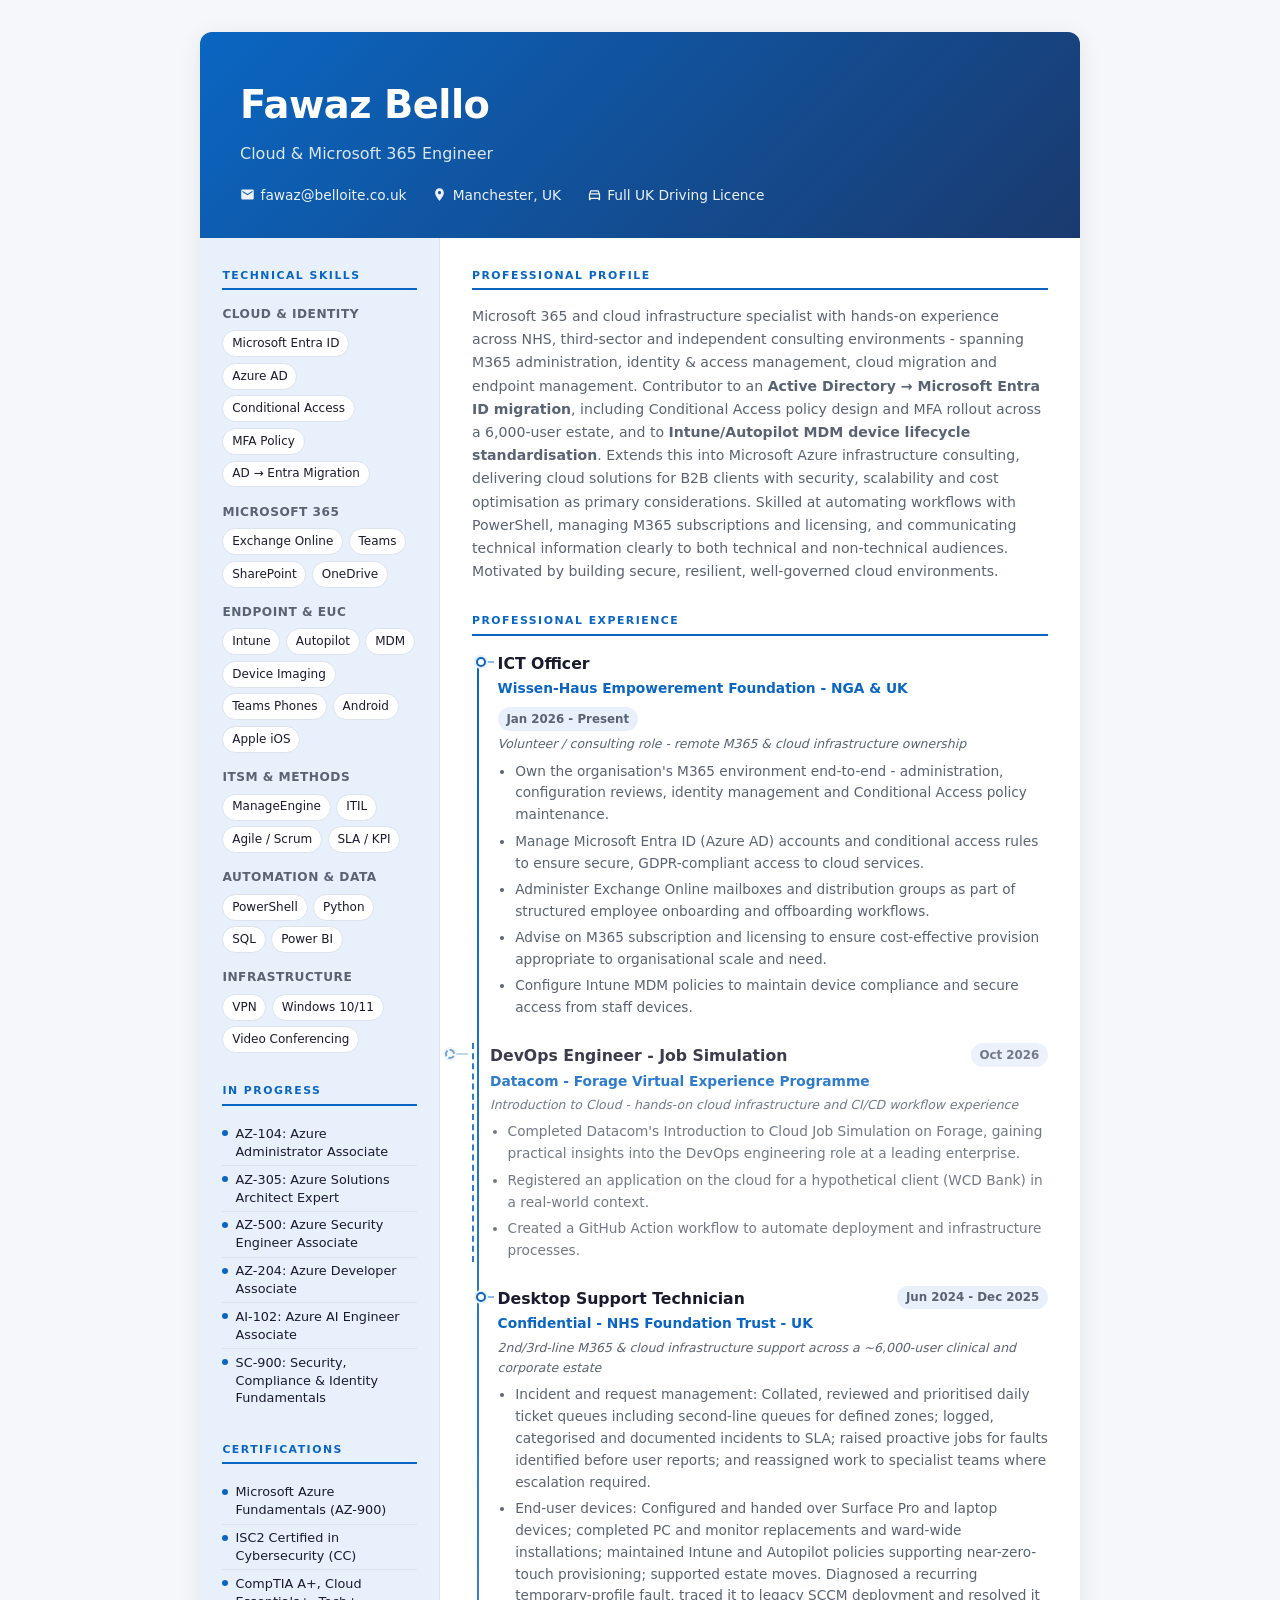
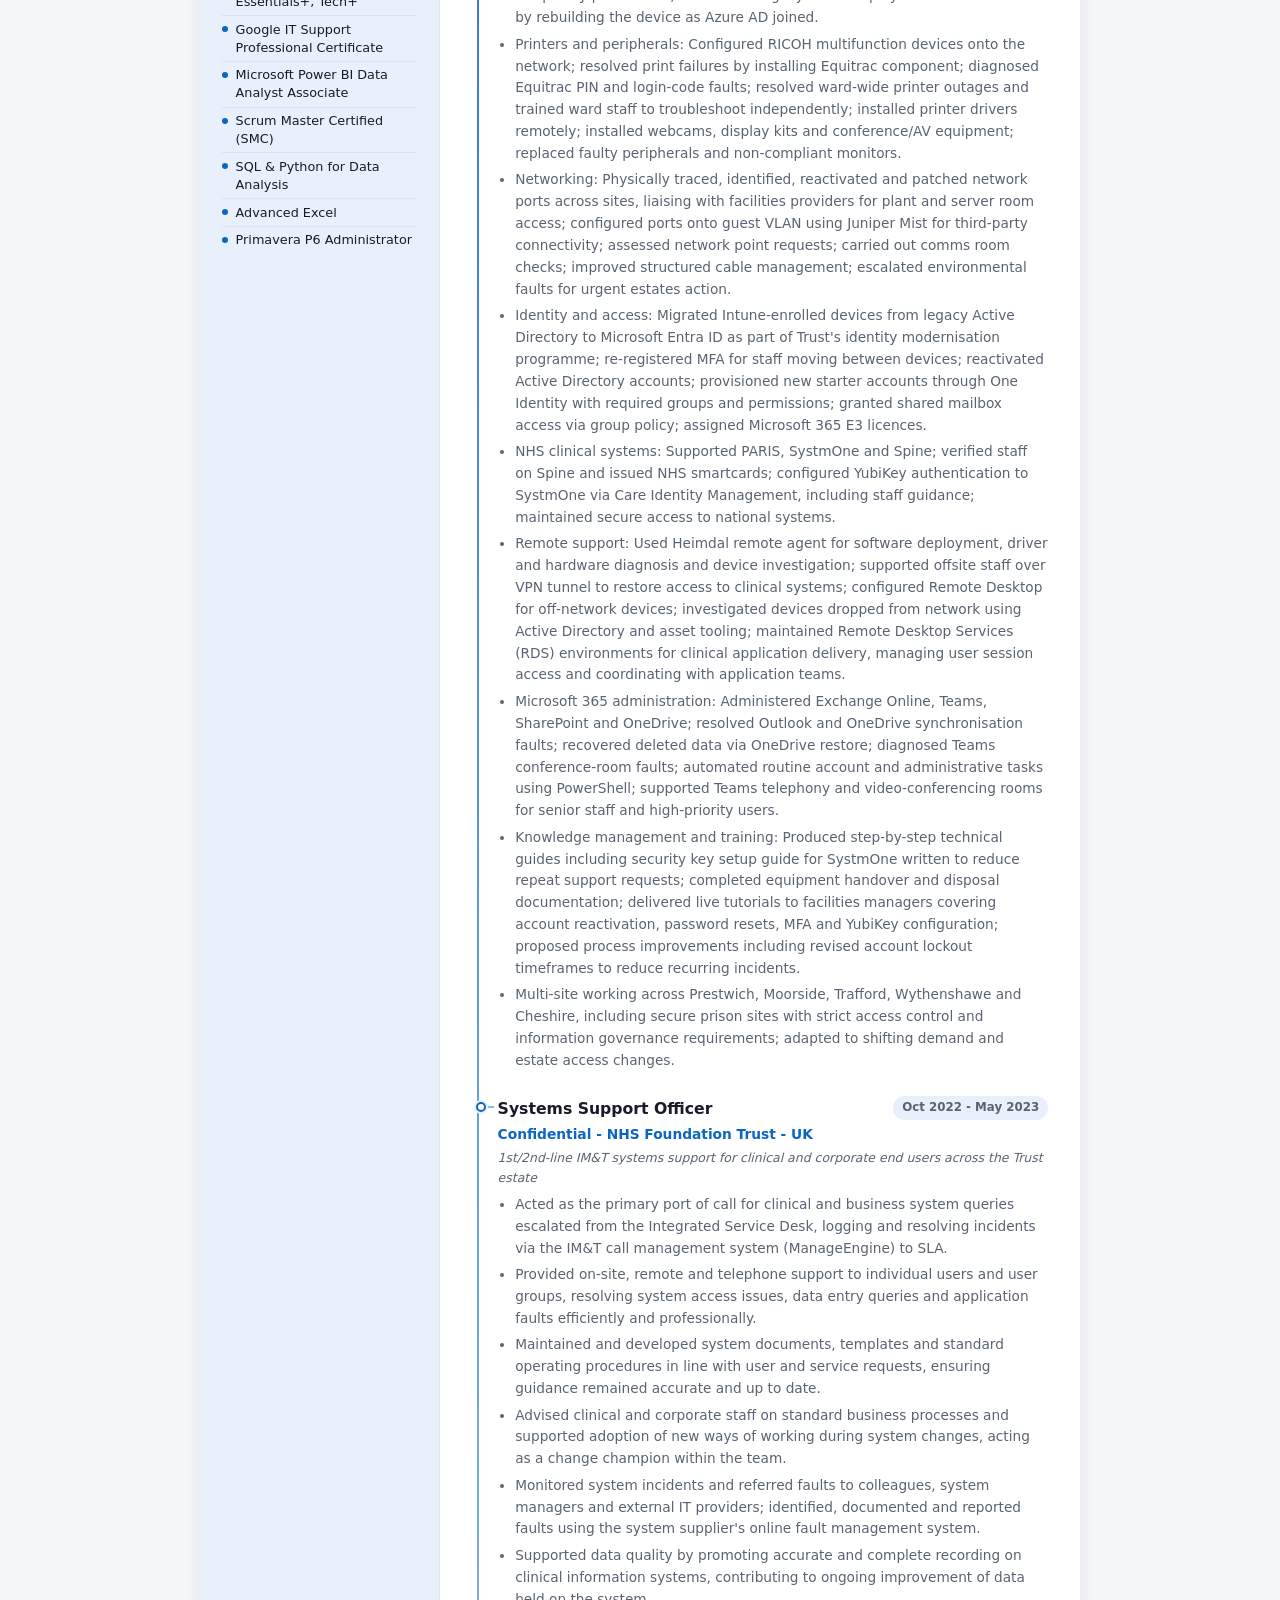
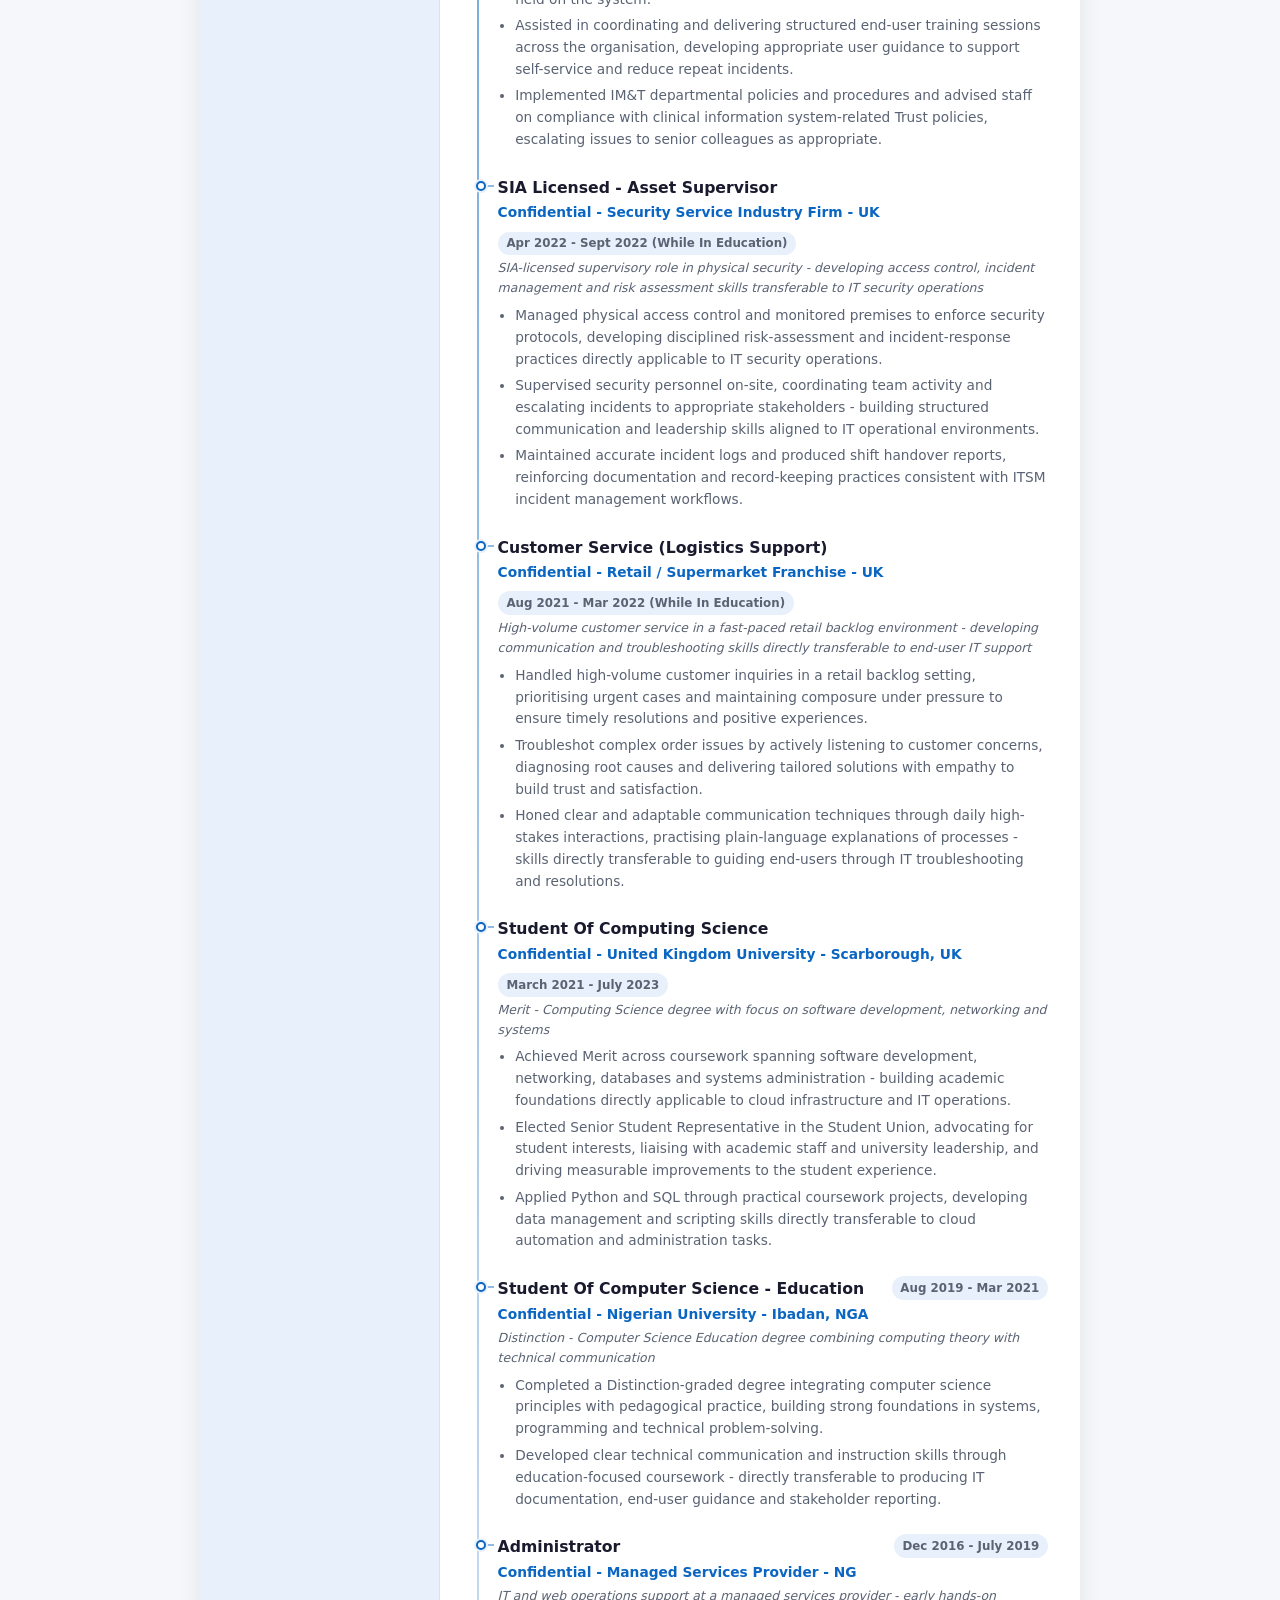
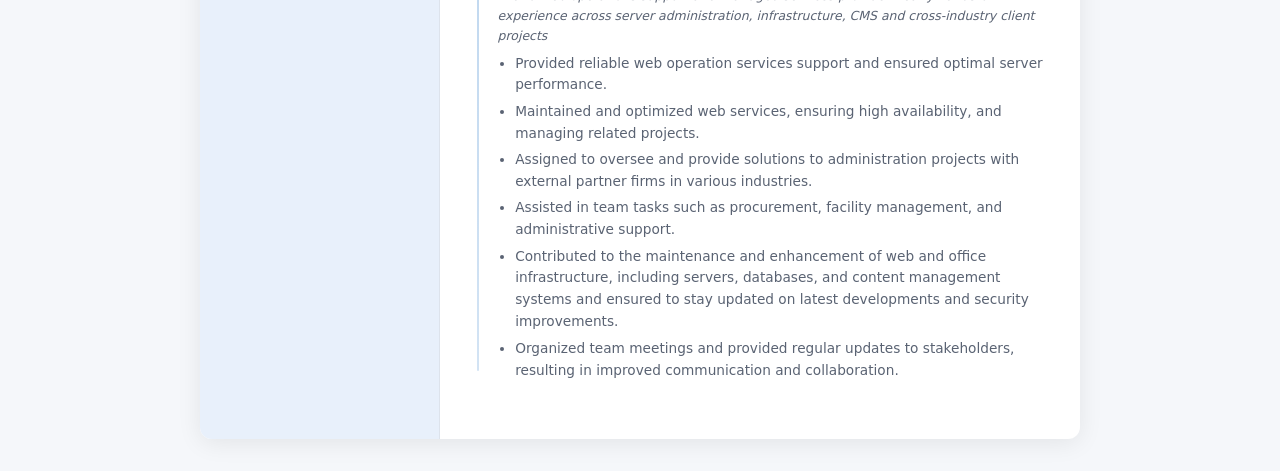
==== resume-cv/index.html @ 628e7a84 "Rebrand Wissen-Haus role, branch out job simulations, trim tagline - Rename Wissen-Haus org and chan" ====
<!DOCTYPE html>
<html lang="en">
<head>
  <meta charset="UTF-8" />
  <meta name="viewport" content="width=device-width, initial-scale=1.0"/>
  <title>Fawaz Bello - Cloud &amp; Microsoft 365 Engineer</title>
  <link rel="stylesheet" href="styles.css" />
</head>
<body>
<div class="page">

  <header>
    <h1>Fawaz Bello</h1>
    <p class="tagline">Cloud &amp; Microsoft 365 Engineer</p>
    <div class="contact-bar">
      <a href="mailto:fawaz@belloite.co.uk">
        <svg class="icon" viewBox="0 0 24 24"><path d="M20 4H4a2 2 0 00-2 2v12a2 2 0 002 2h16a2 2 0 002-2V6a2 2 0 00-2-2zm0 4l-8 5-8-5V6l8 5 8-5v2z"/></svg>
        fawaz@belloite.co.uk
      </a>
      <span>
        <svg class="icon" viewBox="0 0 24 24"><path d="M12 2C8.13 2 5 5.13 5 9c0 5.25 7 13 7 13s7-7.75 7-13c0-3.87-3.13-7-7-7zm0 9.5c-1.38 0-2.5-1.12-2.5-2.5s1.12-2.5 2.5-2.5 2.5 1.12 2.5 2.5-1.12 2.5-2.5 2.5z"/></svg>
        Manchester, UK
      </span>
      <span>
        <svg class="icon" viewBox="0 0 24 24"><path d="M18.92 6.01C18.72 5.42 18.16 5 17.5 5h-11c-.66 0-1.21.42-1.42 1.01L3 12v8c0 .55.45 1 1 1h1c.55 0 1-.45 1-1v-1h12v1c0 .55.45 1 1 1h1c.55 0 1-.45 1-1v-8l-2.08-5.99zM6.85 7h10.29l1.08 3.11H5.77L6.85 7zM19 17H5v-5h14v5z"/></svg>
        Full UK Driving Licence
      </span>
    </div>
    <div class="visitor-counter" id="visitor-counter">
      <span class="pulse"></span>
      <strong id="visitor-count">0</strong>&nbsp;total visits
    </div>
  </header>

  <div class="body">

    <aside class="sidebar">

      <div class="section">
        <div class="section-title">Technical Skills</div>

        <div class="skill-group">
          <h4>Cloud &amp; Identity</h4>
          <div class="tags">
            <span class="tag">Microsoft Entra ID</span>
            <span class="tag">Azure AD</span>
            <span class="tag">Conditional Access</span>
            <span class="tag">MFA Policy</span>
            <span class="tag">AD &rarr; Entra Migration</span>
          </div>
        </div>

        <div class="skill-group">
          <h4>Microsoft 365</h4>
          <div class="tags">
            <span class="tag">Exchange Online</span>
            <span class="tag">Teams</span>
            <span class="tag">SharePoint</span>
            <span class="tag">OneDrive</span>
          </div>
        </div>

        <div class="skill-group">
          <h4>Endpoint &amp; EUC</h4>
          <div class="tags">
            <span class="tag">Intune</span>
            <span class="tag">Autopilot</span>
            <span class="tag">MDM</span>
            <span class="tag">Device Imaging</span>
            <span class="tag">Teams Phones</span>
            <span class="tag">Android</span>
            <span class="tag">Apple iOS</span>
          </div>
        </div>

        <div class="skill-group">
          <h4>ITSM &amp; Methods</h4>
          <div class="tags">
            <span class="tag">ManageEngine</span>
            <span class="tag">ITIL</span>
            <span class="tag">Agile / Scrum</span>
            <span class="tag">SLA / KPI</span>
          </div>
        </div>

        <div class="skill-group">
          <h4>Automation &amp; Data</h4>
          <div class="tags">
            <span class="tag">PowerShell</span>
            <span class="tag">Python</span>
            <span class="tag">SQL</span>
            <span class="tag">Power BI</span>
          </div>
        </div>

        <div class="skill-group">
          <h4>Infrastructure</h4>
          <div class="tags">
            <span class="tag">VPN</span>
            <span class="tag">Windows 10/11</span>
            <span class="tag">Video Conferencing</span>
          </div>
        </div>
      </div>

      <div class="section">
        <div class="section-title">In Progress</div>
        <div class="cert-item"><span class="cert-dot"></span>AZ-104: Azure Administrator Associate</div>
        <div class="cert-item"><span class="cert-dot"></span>AZ-305: Azure Solutions Architect Expert</div>
        <div class="cert-item"><span class="cert-dot"></span>AZ-500: Azure Security Engineer Associate</div>
        <div class="cert-item"><span class="cert-dot"></span>AZ-204: Azure Developer Associate</div>
        <div class="cert-item"><span class="cert-dot"></span>AI-102: Azure AI Engineer Associate</div>
        <div class="cert-item"><span class="cert-dot"></span>SC-900: Security, Compliance &amp; Identity Fundamentals</div>
      </div>

      <div class="section">
        <div class="section-title">Certifications</div>
        <div class="cert-item"><span class="cert-dot"></span>Microsoft Azure Fundamentals (AZ-900)</div>
        <div class="cert-item"><span class="cert-dot"></span>ISC2 Certified in Cybersecurity (CC)</div>
        <div class="cert-item"><span class="cert-dot"></span>CompTIA A+, Cloud Essentials+, Tech+</div>
        <div class="cert-item"><span class="cert-dot"></span>Google IT Support Professional Certificate</div>
        <div class="cert-item"><span class="cert-dot"></span>Microsoft Power BI Data Analyst Associate</div>
        <div class="cert-item"><span class="cert-dot"></span>Scrum Master Certified (SMC)</div>
        <div class="cert-item"><span class="cert-dot"></span>SQL &amp; Python for Data Analysis</div>
        <div class="cert-item"><span class="cert-dot"></span>Advanced Excel</div>
        <div class="cert-item"><span class="cert-dot"></span>Primavera P6 Administrator</div>
      </div>

    </aside>

    <main class="main">

      <div class="section">
        <div class="section-title">Professional Profile</div>
        <p class="profile-text">
          Microsoft 365 and cloud infrastructure specialist with hands-on experience across NHS, third-sector and
          independent consulting environments - spanning M365 administration, identity &amp; access management,
          cloud migration and endpoint management. Contributor to an
          <strong>Active Directory &rarr; Microsoft Entra ID migration</strong>, including Conditional Access policy design
          and MFA rollout across a 6,000-user estate, and to <strong>Intune/Autopilot MDM device lifecycle
          standardisation</strong>. Extends this into Microsoft Azure infrastructure consulting, delivering cloud
          solutions for B2B clients with security, scalability and cost optimisation as primary considerations.
          Skilled at automating workflows with PowerShell, managing M365 subscriptions and licensing, and
          communicating technical information clearly to both technical and non-technical audiences.
          Motivated by building secure, resilient, well-governed cloud environments.
        </p>
      </div>

      <div class="section">
        <div class="section-title">Professional Experience</div>

        <div class="timeline">
        <div class="entry">
          <div class="entry-header">
            <div>
              <div class="entry-title">ICT Officer</div>
              <div class="entry-org">Wissen-Haus Empowerement Foundation - NGA &amp; UK </div>
            </div>
            <span class="entry-date">Jan 2026 - Present</span>
          </div>
          <p class="entry-sub">Volunteer / consulting role - remote M365 &amp; cloud infrastructure ownership</p>
          <ul>
            <li>Own the organisation's M365 environment end-to-end - administration, configuration reviews, identity management and Conditional Access policy maintenance.</li>
            <li>Manage Microsoft Entra ID (Azure AD) accounts and conditional access rules to ensure secure, GDPR-compliant access to cloud services.</li>
            <li>Administer Exchange Online mailboxes and distribution groups as part of structured employee onboarding and offboarding workflows.</li>
            <li>Advise on M365 subscription and licensing to ensure cost-effective provision appropriate to organisational scale and need.</li>
            <li>Configure Intune MDM policies to maintain device compliance and secure access from staff devices.</li>
          </ul>
        </div>

        <div class="entry entry-simulation">
          <div class="entry-header">
            <div>
              <div class="entry-title">DevOps Engineer - Job Simulation</div>
              <div class="entry-org">Datacom - Forage Virtual Experience Programme</div>
            </div>
            <span class="entry-date">Oct 2026</span>
          </div>
          <p class="entry-sub">Introduction to Cloud - hands-on cloud infrastructure and CI/CD workflow experience</p>
          <ul>
            <li>Completed Datacom's Introduction to Cloud Job Simulation on Forage, gaining practical insights into the DevOps engineering role at a leading enterprise.</li>
            <li>Registered an application on the cloud for a hypothetical client (WCD Bank) in a real-world context.</li>
            <li>Created a GitHub Action workflow to automate deployment and infrastructure processes.</li>
          </ul>
        </div>

        <div class="entry" hidden>
          <div class="entry-header">
            <div>
              <div class="entry-title">Director</div>
              <div class="entry-org">Confidential - MSP, MarTech &amp; AI Consultancy - UK </div>
            </div>
            <span class="entry-date">Oct 2025 - Present</span>
          </div>
          <p class="entry-sub"> Statutory director responsible for company governance, technical strategy and compliance</p>
          <ul>
            <li>Hold statutory responsibility for company governance, regulatory compliance and filing obligations as a registered office holder.</li>
            <li>Define the company's technical direction and architectural standards across Microsoft Azure, M365 and cloud infrastructure.</li>
            <li>Oversee internal frameworks for identity management, Conditional Access, Exchange Online and cloud migration planning.</li>
            <li>Develop internal knowledge and capability in PowerShell automation, MDM policy and cloud administration best practices to inform future organisational direction.</li>
            <li>Produce internal technical documentation and strategic guidance to support planning and long-term infrastructure decisions.</li>
          </ul>
        </div>

        <div class="entry">
          <div class="entry-header">
            <div>
              <div class="entry-title">Desktop Support Technician</div>
              <div class="entry-org">Confidential - NHS Foundation Trust - UK</div>
            </div>
            <span class="entry-date">Jun 2024 - Dec 2025</span>
          </div>
          <p class="entry-sub">2nd/3rd-line M365 &amp; cloud infrastructure support across a ~6,000-user clinical and corporate estate</p>
          <ul>
            <li>Incident and request management: Collated, reviewed and prioritised daily ticket queues including second-line queues for defined zones; logged, categorised and documented incidents to SLA; raised proactive jobs for faults identified before user reports; and reassigned work to specialist teams where escalation required.</li>
            <li>End-user devices: Configured and handed over Surface Pro and laptop devices; completed PC and monitor replacements and ward-wide installations; maintained Intune and Autopilot policies supporting near-zero-touch provisioning; supported estate moves. Diagnosed a recurring temporary-profile fault, traced it to legacy SCCM deployment and resolved it by rebuilding the device as Azure AD joined.</li>
            <li>Printers and peripherals: Configured RICOH multifunction devices onto the network; resolved print failures by installing Equitrac component; diagnosed Equitrac PIN and login-code faults; resolved ward-wide printer outages and trained ward staff to troubleshoot independently; installed printer drivers remotely; installed webcams, display kits and conference/AV equipment; replaced faulty peripherals and non-compliant monitors.</li>
            <li>Networking: Physically traced, identified, reactivated and patched network ports across sites, liaising with facilities providers for plant and server room access; configured ports onto guest VLAN using Juniper Mist for third-party connectivity; assessed network point requests; carried out comms room checks; improved structured cable management; escalated environmental faults for urgent estates action.</li>
            <li>Identity and access: Migrated Intune-enrolled devices from legacy Active Directory to Microsoft Entra ID as part of Trust's identity modernisation programme; re-registered MFA for staff moving between devices; reactivated Active Directory accounts; provisioned new starter accounts through One Identity with required groups and permissions; granted shared mailbox access via group policy; assigned Microsoft 365 E3 licences.</li>
            <li>NHS clinical systems: Supported PARIS, SystmOne and Spine; verified staff on Spine and issued NHS smartcards; configured YubiKey authentication to SystmOne via Care Identity Management, including staff guidance; maintained secure access to national systems.</li>
            <li>Remote support: Used Heimdal remote agent for software deployment, driver and hardware diagnosis and device investigation; supported offsite staff over VPN tunnel to restore access to clinical systems; configured Remote Desktop for off-network devices; investigated devices dropped from network using Active Directory and asset tooling; maintained Remote Desktop Services (RDS) environments for clinical application delivery, managing user session access and coordinating with application teams.</li>
            <li>Microsoft 365 administration: Administered Exchange Online, Teams, SharePoint and OneDrive; resolved Outlook and OneDrive synchronisation faults; recovered deleted data via OneDrive restore; diagnosed Teams conference-room faults; automated routine account and administrative tasks using PowerShell; supported Teams telephony and video-conferencing rooms for senior staff and high-priority users.</li>
            <li>Knowledge management and training: Produced step-by-step technical guides including security key setup guide for SystmOne written to reduce repeat support requests; completed equipment handover and disposal documentation; delivered live tutorials to facilities managers covering account reactivation, password resets, MFA and YubiKey configuration; proposed process improvements including revised account lockout timeframes to reduce recurring incidents.</li>
            <li>Multi-site working across Prestwich, Moorside, Trafford, Wythenshawe and Cheshire, including secure prison sites with strict access control and information governance requirements; adapted to shifting demand and estate access changes.</li>
          </ul>
        </div>

        <div class="entry">
          <div class="entry-header">
            <div>
              <div class="entry-title">Systems Support Officer</div>
              <div class="entry-org">Confidential - NHS Foundation Trust - UK</div>
            </div>
            <span class="entry-date">Oct 2022 - May 2023 </span>
          </div>
          <p class="entry-sub">1st/2nd-line IM&amp;T systems support for clinical and corporate end users across the Trust estate</p>
          <ul>
            <li>Acted as the primary port of call for clinical and business system queries escalated from the Integrated Service Desk, logging and resolving incidents via the IM&amp;T call management system (ManageEngine) to SLA.</li>
            <li>Provided on-site, remote and telephone support to individual users and user groups, resolving system access issues, data entry queries and application faults efficiently and professionally.</li>
            <li>Maintained and developed system documents, templates and standard operating procedures in line with user and service requests, ensuring guidance remained accurate and up to date.</li>
            <li>Advised clinical and corporate staff on standard business processes and supported adoption of new ways of working during system changes, acting as a change champion within the team.</li>
            <li>Monitored system incidents and referred faults to colleagues, system managers and external IT providers; identified, documented and reported faults using the system supplier's online fault management system.</li>
            <li>Supported data quality by promoting accurate and complete recording on clinical information systems, contributing to ongoing improvement of data held on the system.</li>
            <li>Assisted in coordinating and delivering structured end-user training sessions across the organisation, developing appropriate user guidance to support self-service and reduce repeat incidents.</li>
            <li>Implemented IM&amp;T departmental policies and procedures and advised staff on compliance with clinical information system-related Trust policies, escalating issues to senior colleagues as appropriate.</li>
          </ul>
        </div>
      <div class="entry">
          <div class="entry-header">
            <div>
              <div class="entry-title">SIA Licensed - Asset Supervisor</div>
              <div class="entry-org">Confidential - Security Service Industry Firm - UK</div>
            </div>
            <span class="entry-date">Apr 2022 - Sept 2022 (While In Education)</span>
          </div>
          <p class="entry-sub">SIA-licensed supervisory role in physical security - developing access control, incident management and risk assessment skills transferable to IT security operations</p>
          <ul>
            <li>Managed physical access control and monitored premises to enforce security protocols, developing disciplined risk-assessment and incident-response practices directly applicable to IT security operations.</li>
            <li>Supervised security personnel on-site, coordinating team activity and escalating incidents to appropriate stakeholders - building structured communication and leadership skills aligned to IT operational environments.</li>
            <li>Maintained accurate incident logs and produced shift handover reports, reinforcing documentation and record-keeping practices consistent with ITSM incident management workflows.</li>
          </ul>
        </div>

        <div class="entry">
          <div class="entry-header">
            <div>
              <div class="entry-title">Customer Service (Logistics Support)</div>
              <div class="entry-org">Confidential - Retail / Supermarket Franchise - UK</div>
            </div>
            <span class="entry-date">Aug 2021 - Mar 2022 (While In Education)</span>
          </div>
          <p class="entry-sub">High-volume customer service in a fast-paced retail backlog environment - developing communication and troubleshooting skills directly transferable to end-user IT support</p>
          <ul>
            <li>Handled high-volume customer inquiries in a retail backlog setting, prioritising urgent cases and maintaining composure under pressure to ensure timely resolutions and positive experiences.</li>
            <li>Troubleshot complex order issues by actively listening to customer concerns, diagnosing root causes and delivering tailored solutions with empathy to build trust and satisfaction.</li>
            <li>Honed clear and adaptable communication techniques through daily high-stakes interactions, practising plain-language explanations of processes - skills directly transferable to guiding end-users through IT troubleshooting and resolutions.</li>
          </ul>
        </div>
        <div class="entry">
        <div class="entry-header">
            <div>
              <div class="entry-title">Student Of Computing Science </div>
              <div class="entry-org">Confidential - United Kingdom University - Scarborough, UK</div>
            </div>
            <span class="entry-date">March 2021 - July 2023</span>
          </div>
          <p class="entry-sub">Merit - Computing Science degree with focus on software development, networking and systems</p>
          <ul>
            <li>Achieved Merit across coursework spanning software development, networking, databases and systems administration - building academic foundations directly applicable to cloud infrastructure and IT operations.</li>
            <li>Elected Senior Student Representative in the Student Union, advocating for student interests, liaising with academic staff and university leadership, and driving measurable improvements to the student experience.</li>
            <li>Applied Python and SQL through practical coursework projects, developing data management and scripting skills directly transferable to cloud automation and administration tasks.</li>
          </ul>
        </div>
        <div class="entry">
        <div class="entry-header">
            <div>
              <div class="entry-title">Student Of Computer Science - Education</div>
              <div class="entry-org">Confidential - Nigerian University - Ibadan, NGA</div>
            </div>
            <span class="entry-date">Aug 2019 - Mar 2021</span>
          </div>
          <p class="entry-sub">Distinction - Computer Science Education degree combining computing theory with technical communication</p>
          <ul>
            <li>Completed a Distinction-graded degree integrating computer science principles with pedagogical practice, building strong foundations in systems, programming and technical problem-solving.</li>
            <li>Developed clear technical communication and instruction skills through education-focused coursework - directly transferable to producing IT documentation, end-user guidance and stakeholder reporting.</li>
          </ul>
        </div>

        <div class="entry">
          <div class="entry-header">
            <div>
              <div class="entry-title">Administrator</div>
              <div class="entry-org">Confidential - Managed Services Provider - NG</div>
            </div>
            <span class="entry-date"> Dec 2016 - July 2019</span>
          </div>
          <p class="entry-sub">IT and web operations support at a managed services provider - early hands-on experience across server administration, infrastructure, CMS and cross-industry client projects</p>
          <ul>
            <li>Provided reliable web operation services support and ensured optimal server performance.</li>
            <li>Maintained and optimized web services, ensuring high availability, and managing related projects.</li>
            <li>Assigned to oversee and provide solutions to administration projects with external partner firms in various industries.</li>
            <li>Assisted in team tasks such as procurement, facility management, and administrative support.</li>
            <li>Contributed to the maintenance and enhancement of web and office infrastructure, including servers, databases, and content management systems and ensured to stay updated on latest developments and security improvements.</li>
            <li>Organized team meetings and provided regular updates to stakeholders, resulting in improved communication and collaboration.</li>
          </ul>
        </div>
        </div><!-- /.timeline -->

      </div>

    </main>
  </div>
</div>
<script src="script.js"></script>
</body>
</html>
---- resume-cv/styles.css ----
*, *::before, *::after { box-sizing: border-box; margin: 0; padding: 0; }

:root {
  --accent: #0a66c2;
  --accent-light: #e8f0fb;
  --text: #1a1a2e;
  --muted: #5a6373;
  --border: #dde3ec;
  --bg: #f5f7fa;
  --white: #ffffff;
  --green: #16a34a;
}

body {
  font-family: 'Segoe UI', system-ui, -apple-system, sans-serif;
  background: var(--bg);
  color: var(--text);
  line-height: 1.6;
  padding: 2rem 1rem;
}

.page {
  max-width: 880px;
  margin: 0 auto;
  background: var(--white);
  border-radius: 12px;
  box-shadow: 0 4px 24px rgba(0,0,0,0.08);
  overflow: hidden;
}

/* ── Header ── */
header {
  background: linear-gradient(135deg, #0a66c2 0%, #1a3a6e 100%);
  color: var(--white);
  padding: 2.6rem 2.5rem 2rem;
}

header h1 {
  font-size: 2.4rem;
  font-weight: 700;
  letter-spacing: -0.5px;
}

header .tagline {
  font-size: 1rem;
  opacity: 0.85;
  margin-top: 0.35rem;
  font-weight: 400;
}

.contact-bar {
  display: flex;
  flex-wrap: wrap;
  gap: 0.8rem 1.6rem;
  margin-top: 1.1rem;
  font-size: 0.86rem;
  opacity: 0.92;
}

.contact-bar a,
.contact-bar span {
  color: var(--white);
  text-decoration: none;
  display: flex;
  align-items: center;
  gap: 0.35rem;
}

.contact-bar a:hover { text-decoration: underline; }

.icon { width: 15px; height: 15px; fill: currentColor; flex-shrink: 0; }

/* ── Visitor Counter ── */
.visitor-counter {
  display: none;
  align-items: center;
  gap: 0.45rem;
  margin-top: 1rem;
  font-size: 0.82rem;
  color: rgba(255,255,255,0.88);
}

.visitor-counter .pulse {
  width: 8px;
  height: 8px;
  background: #4ade80;
  border-radius: 50%;
  flex-shrink: 0;
  animation: pulse 2s ease-in-out infinite;
}

@keyframes pulse {
  0%, 100% { opacity: 1; transform: scale(1); box-shadow: 0 0 0 0 rgba(74,222,128,0.5); }
  50%       { opacity: 0.7; transform: scale(1.25); box-shadow: 0 0 0 5px rgba(74,222,128,0); }
}

.visitor-counter strong { color: #fff; font-weight: 700; }

/* ── Layout ── */
.body { display: grid; grid-template-columns: 240px 1fr; }

.sidebar {
  background: var(--accent-light);
  padding: 1.8rem 1.4rem;
  border-right: 1px solid var(--border);
}

.main { padding: 1.8rem 2rem; }

/* ── Section ── */
.section { margin-bottom: 1.8rem; }

.section-title {
  font-size: 0.68rem;
  font-weight: 700;
  letter-spacing: 1.5px;
  text-transform: uppercase;
  color: var(--accent);
  border-bottom: 2px solid var(--accent);
  padding-bottom: 0.28rem;
  margin-bottom: 0.9rem;
}

/* ── Profile ── */
.profile-text {
  font-size: 0.88rem;
  color: var(--muted);
  line-height: 1.65;
}

/* ── Skills ── */
.skill-group { margin-bottom: 0.95rem; }

.skill-group h4 {
  font-size: 0.76rem;
  font-weight: 700;
  color: var(--muted);
  margin-bottom: 0.38rem;
  text-transform: uppercase;
  letter-spacing: 0.5px;
}

.tags { display: flex; flex-wrap: wrap; gap: 0.35rem; }

.tag {
  background: var(--white);
  border: 1px solid var(--border);
  color: var(--text);
  font-size: 0.75rem;
  padding: 0.18rem 0.55rem;
  border-radius: 20px;
  font-weight: 500;
}

/* ── Certifications ── */
.cert-item {
  font-size: 0.8rem;
  color: var(--text);
  padding: 0.28rem 0;
  border-bottom: 1px solid var(--border);
  display: flex;
  align-items: flex-start;
  gap: 0.45rem;
  line-height: 1.4;
}

.cert-item:last-child { border-bottom: none; }

.cert-dot {
  width: 6px;
  height: 6px;
  background: var(--accent);
  border-radius: 50%;
  flex-shrink: 0;
  margin-top: 0.35rem;
}

/* ── Education ── */
.edu-item { margin-bottom: 0.9rem; }

.edu-degree {
  font-size: 0.83rem;
  font-weight: 700;
  color: var(--text);
  line-height: 1.3;
}

.edu-school {
  font-size: 0.78rem;
  color: var(--accent);
  font-weight: 600;
}

.edu-grade {
  display: inline-block;
  font-size: 0.72rem;
  background: var(--accent);
  color: #fff;
  padding: 0.1rem 0.5rem;
  border-radius: 20px;
  margin-top: 0.2rem;
  font-weight: 600;
}

/* ── Timeline ── */
.timeline {
  position: relative;
  padding-left: 1.6rem;
}

.timeline::before {
  content: '';
  position: absolute;
  left: 5px;
  top: 10px;
  bottom: 10px;
  width: 2px;
  background: linear-gradient(to bottom, var(--accent) 0%, rgba(10,102,194,0.18) 100%);
  border-radius: 2px;
}

.timeline .entry {
  position: relative;
}

.timeline .entry::before {
  content: '';
  position: absolute;
  left: -1.35rem;
  top: 6px;
  width: 10px;
  height: 10px;
  border-radius: 50%;
  background: var(--white);
  border: 2.5px solid var(--accent);
  box-shadow: 0 0 0 2px var(--accent-light);
  z-index: 1;
}

.timeline .entry::after {
  content: '';
  position: absolute;
  left: -0.75rem;
  top: 10px;
  width: 8px;
  height: 2px;
  background: var(--accent);
  opacity: 0.45;
}

.timeline .entry-simulation {
  margin-left: -1.6rem;
  padding-left: 1rem;
  border-left: 2px dashed var(--accent);
  opacity: 0.85;
}

.timeline .entry-simulation::before {
  left: -1.8rem;
  border-color: var(--accent);
  border-style: dashed;
  opacity: 0.7;
}

.timeline .entry-simulation::after {
  left: -1.1rem;
  width: 12px;
  background: var(--accent);
  opacity: 0.3;
}

/* ── Experience entries ── */
.entry { margin-bottom: 1.5rem; }

.entry-header {
  display: flex;
  justify-content: space-between;
  align-items: flex-start;
  gap: 0.5rem;
  flex-wrap: wrap;
}

.entry-title { font-size: 0.98rem; font-weight: 700; color: var(--text); }
.entry-org   { font-size: 0.86rem; color: var(--accent); font-weight: 600; margin-top: 0.1rem; }

.entry-date {
  font-size: 0.74rem;
  color: var(--muted);
  white-space: nowrap;
  background: var(--accent-light);
  padding: 0.15rem 0.55rem;
  border-radius: 20px;
  font-weight: 600;
  flex-shrink: 0;
}

.entry-sub {
  font-size: 0.78rem;
  color: var(--muted);
  font-style: italic;
  margin-top: 0.2rem;
  margin-bottom: 0.4rem;
}

.entry ul { padding-left: 1.1rem; }

.entry ul li {
  font-size: 0.855rem;
  color: var(--muted);
  margin-bottom: 0.28rem;
}

/* ── Project cards ── */
.project-card {
  background: var(--bg);
  border: 1px solid var(--border);
  border-left: 3px solid var(--accent);
  border-radius: 6px;
  padding: 0.85rem 1rem;
  margin-bottom: 0.75rem;
}

.project-card h4 { font-size: 0.9rem; font-weight: 700; color: var(--text); }

.project-card .stack {
  font-size: 0.73rem;
  color: var(--accent);
  font-weight: 600;
  margin: 0.15rem 0 0.4rem;
}

.project-card p { font-size: 0.83rem; color: var(--muted); }

/* ── Responsive ── */
@media (max-width: 660px) {
  .body { grid-template-columns: 1fr; }
  .sidebar { border-right: none; border-bottom: 1px solid var(--border); }
  header h1 { font-size: 1.8rem; }
}

@media print {
  body { background: white; padding: 0; }
  .page { box-shadow: none; border-radius: 0; }
  .visitor-counter { display: none !important; }
}
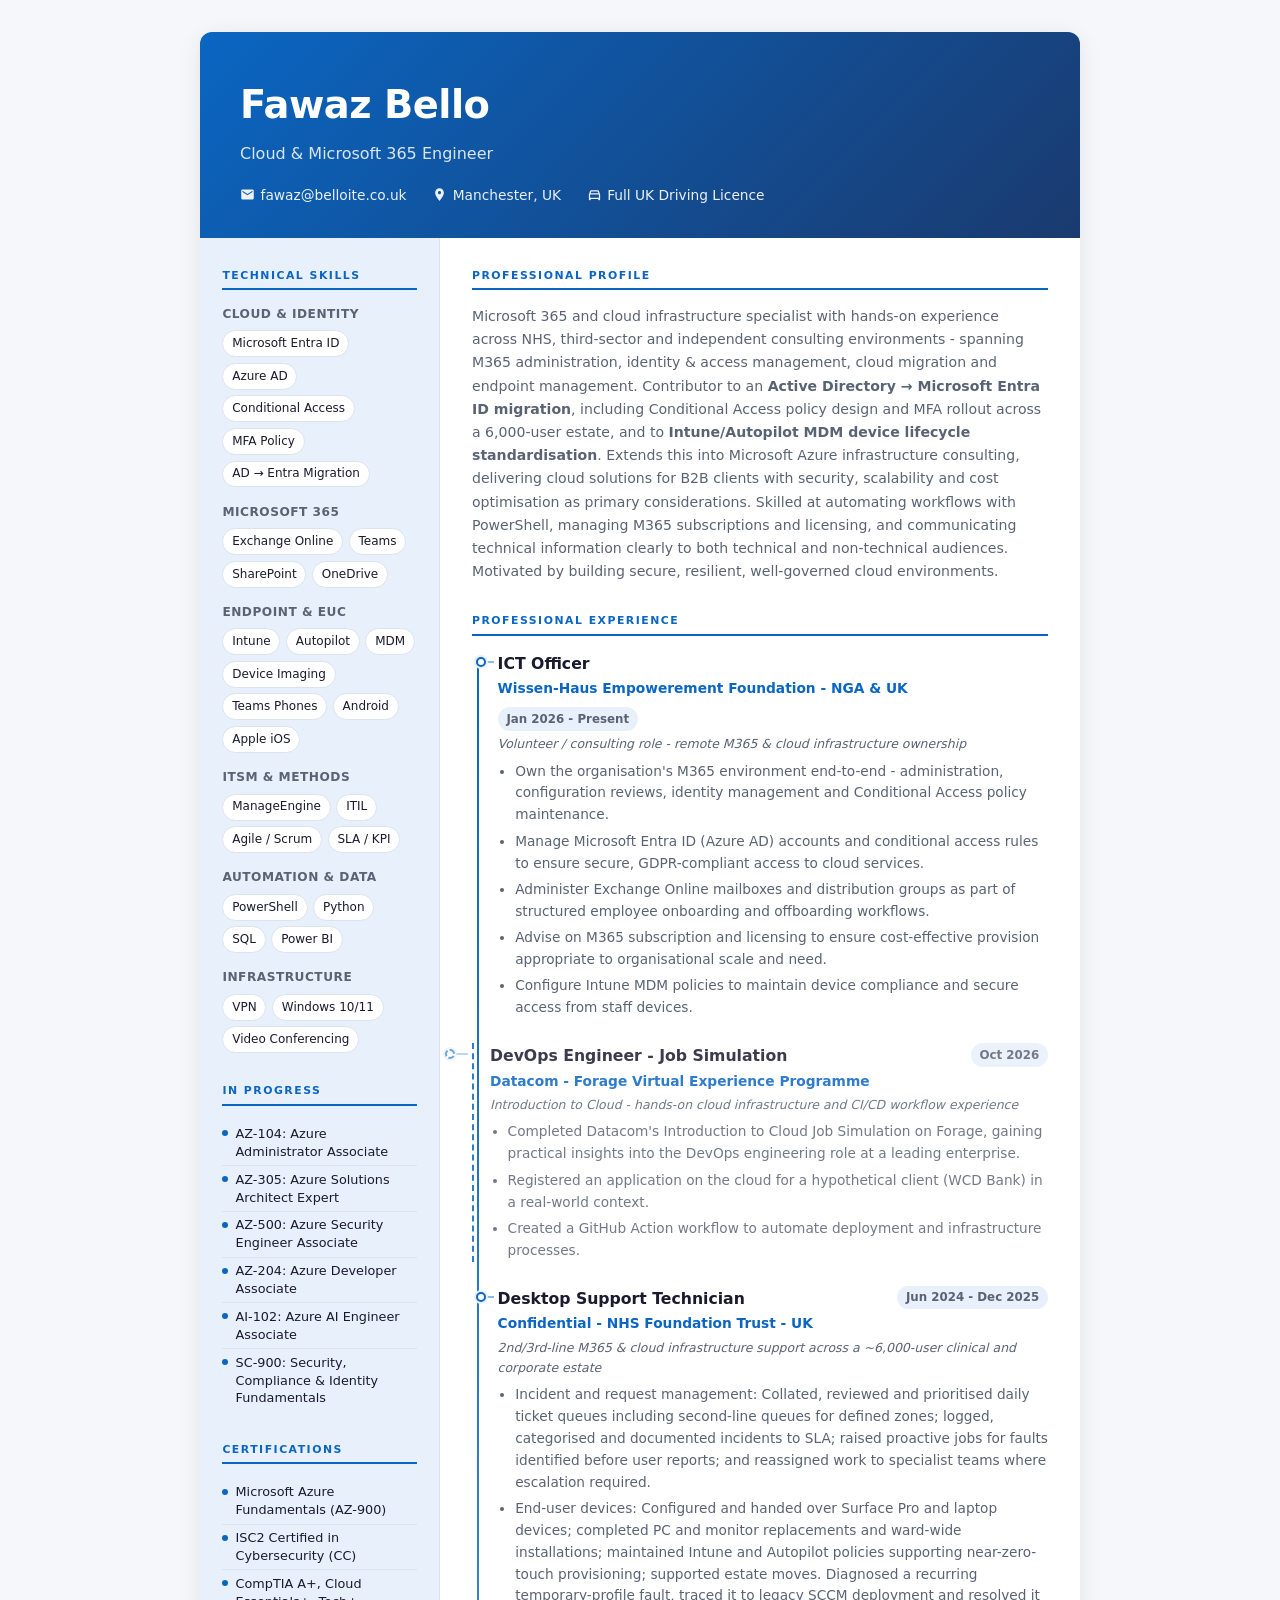
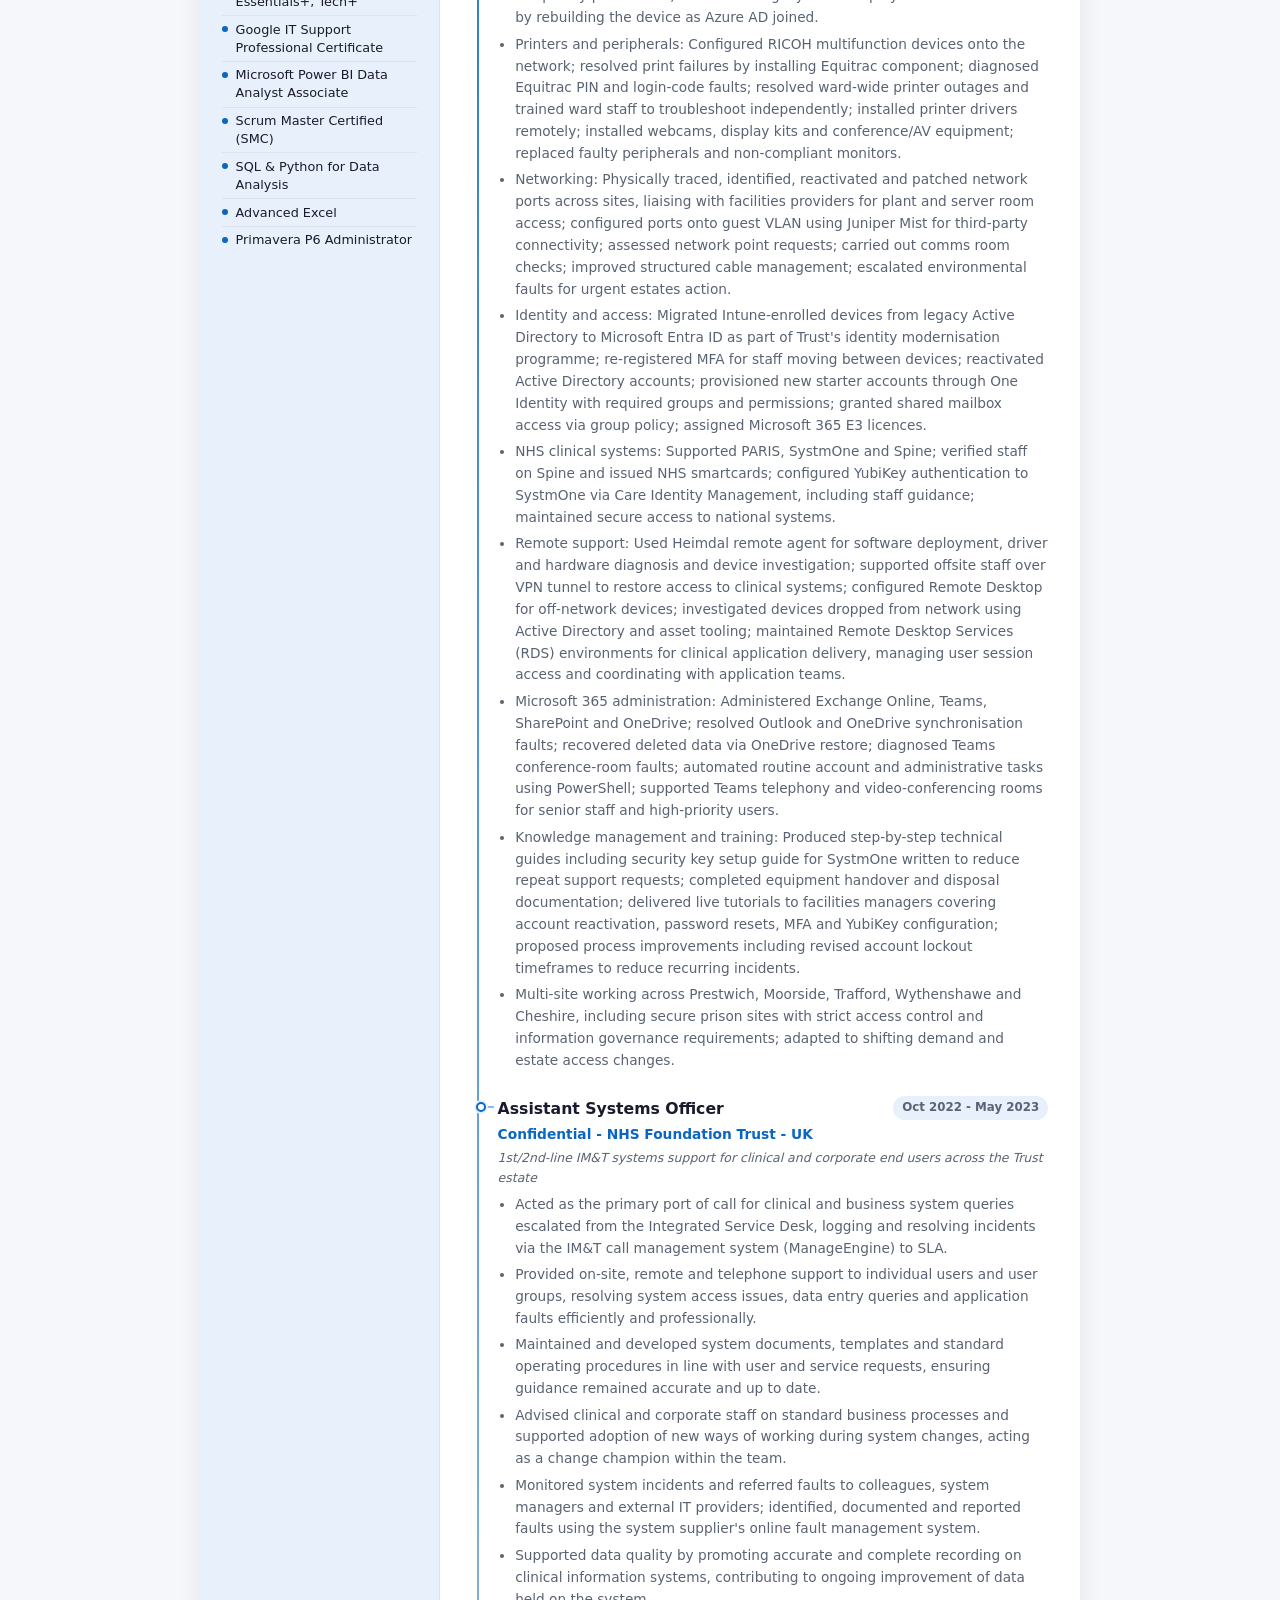
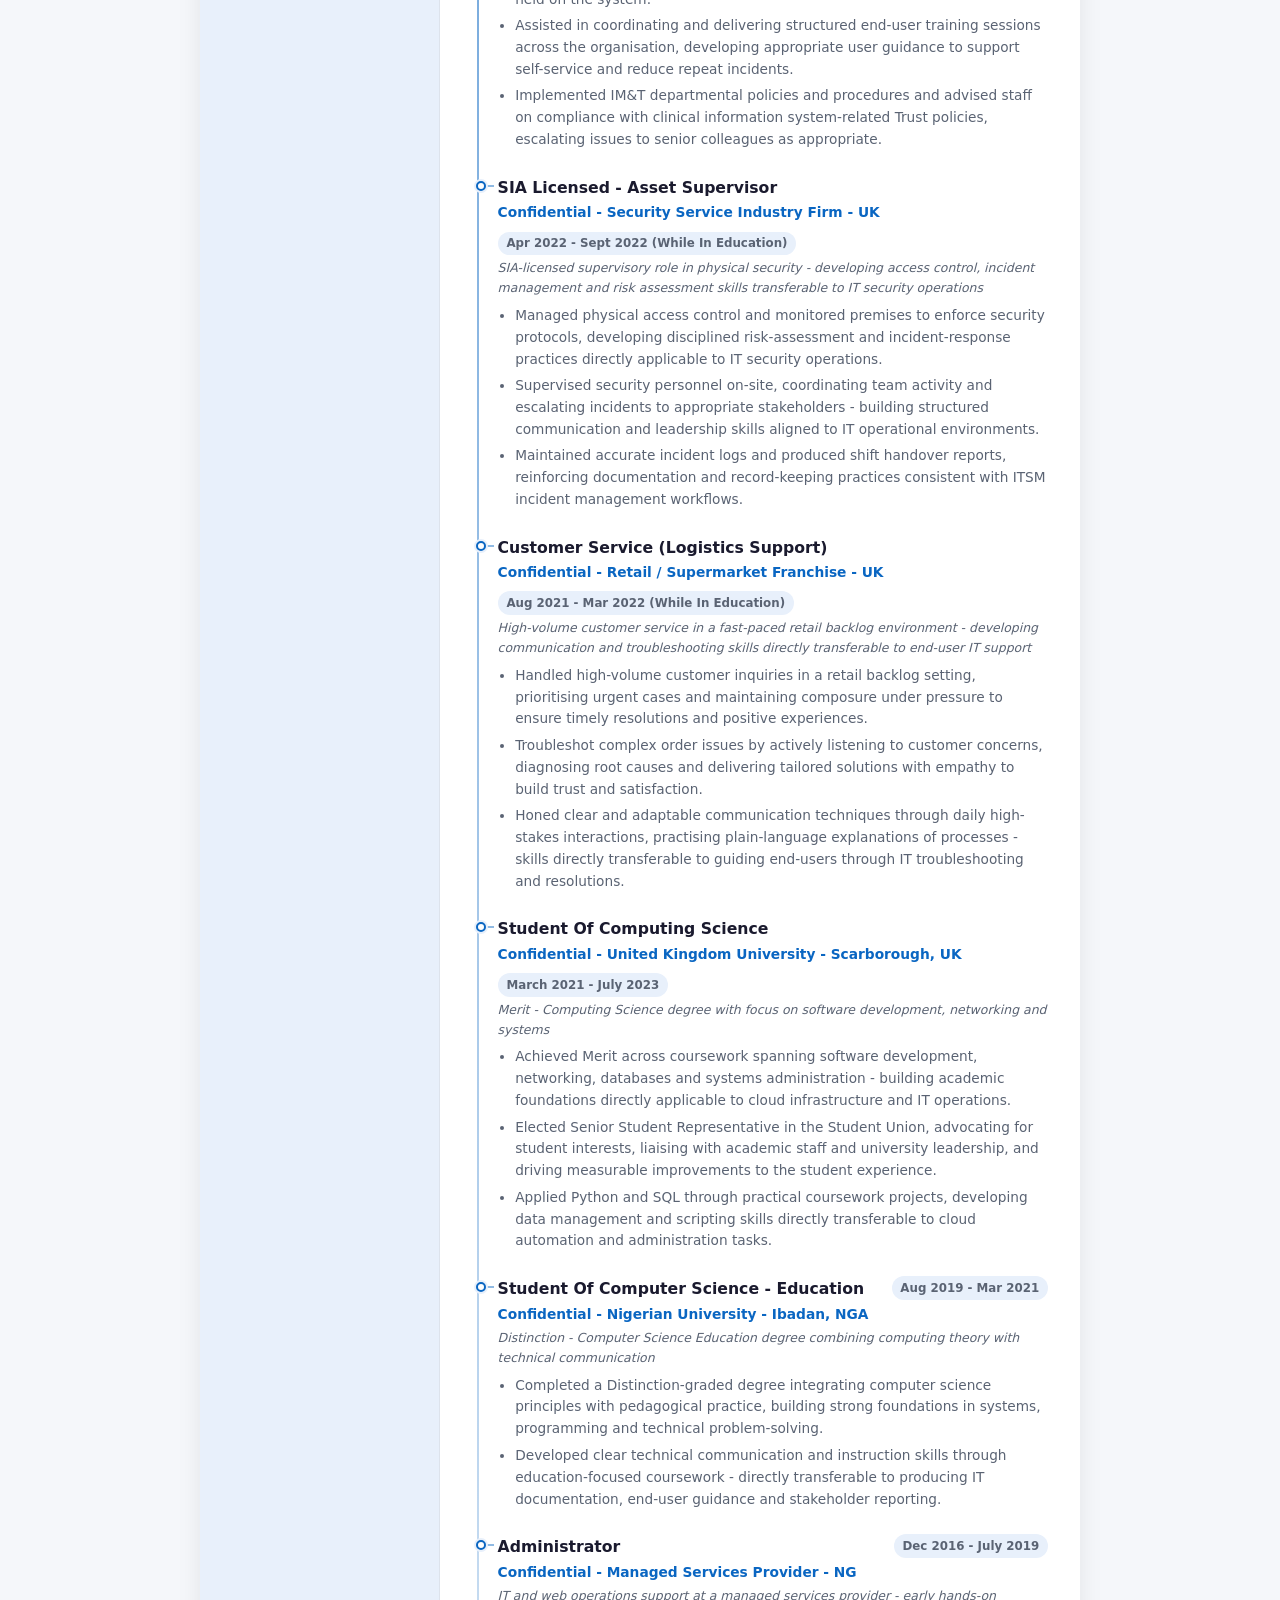
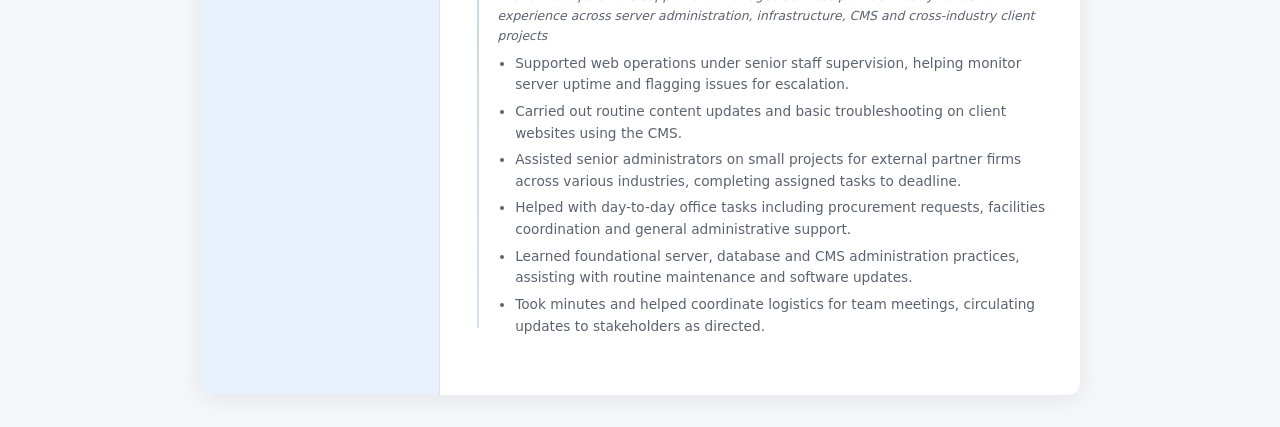
==== commit e5a99d09: "Rename NHS systems role, make early MSP duties age-appropriate - Systems Support Officer -> Assistan" ====
--- a/resume-cv/index.html
+++ b/resume-cv/index.html
@@ -228,7 +228,7 @@
         <div class="entry">
           <div class="entry-header">
             <div>
-              <div class="entry-title">Systems Support Officer</div>
+              <div class="entry-title">Assistant Systems Officer</div>
               <div class="entry-org">Confidential - NHS Foundation Trust - UK</div>
             </div>
             <span class="entry-date">Oct 2022 - May 2023 </span>
@@ -316,12 +316,12 @@
           </div>
           <p class="entry-sub">IT and web operations support at a managed services provider - early hands-on experience across server administration, infrastructure, CMS and cross-industry client projects</p>
           <ul>
-            <li>Provided reliable web operation services support and ensured optimal server performance.</li>
-            <li>Maintained and optimized web services, ensuring high availability, and managing related projects.</li>
-            <li>Assigned to oversee and provide solutions to administration projects with external partner firms in various industries.</li>
-            <li>Assisted in team tasks such as procurement, facility management, and administrative support.</li>
-            <li>Contributed to the maintenance and enhancement of web and office infrastructure, including servers, databases, and content management systems and ensured to stay updated on latest developments and security improvements.</li>
-            <li>Organized team meetings and provided regular updates to stakeholders, resulting in improved communication and collaboration.</li>
+            <li>Supported web operations under senior staff supervision, helping monitor server uptime and flagging issues for escalation.</li>
+            <li>Carried out routine content updates and basic troubleshooting on client websites using the CMS.</li>
+            <li>Assisted senior administrators on small projects for external partner firms across various industries, completing assigned tasks to deadline.</li>
+            <li>Helped with day-to-day office tasks including procurement requests, facilities coordination and general administrative support.</li>
+            <li>Learned foundational server, database and CMS administration practices, assisting with routine maintenance and software updates.</li>
+            <li>Took minutes and helped coordinate logistics for team meetings, circulating updates to stakeholders as directed.</li>
           </ul>
         </div>
         </div><!-- /.timeline -->
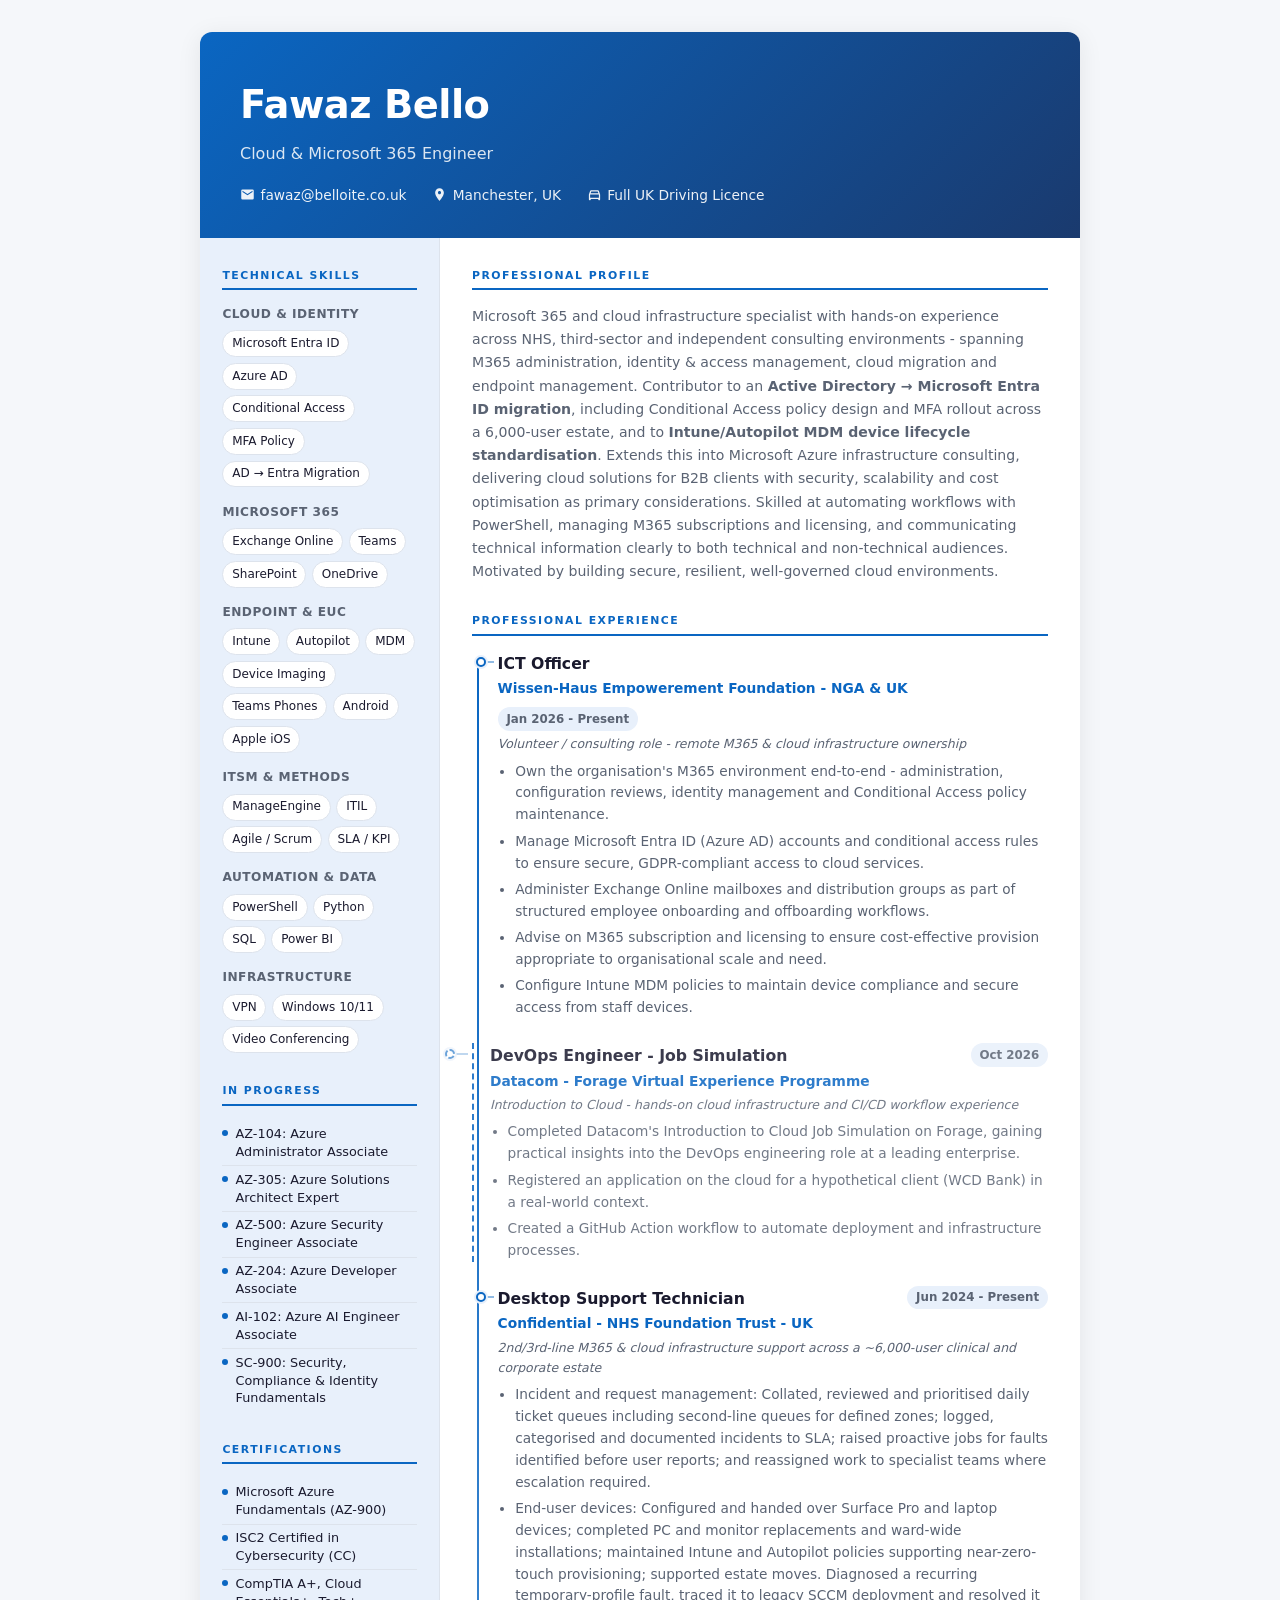
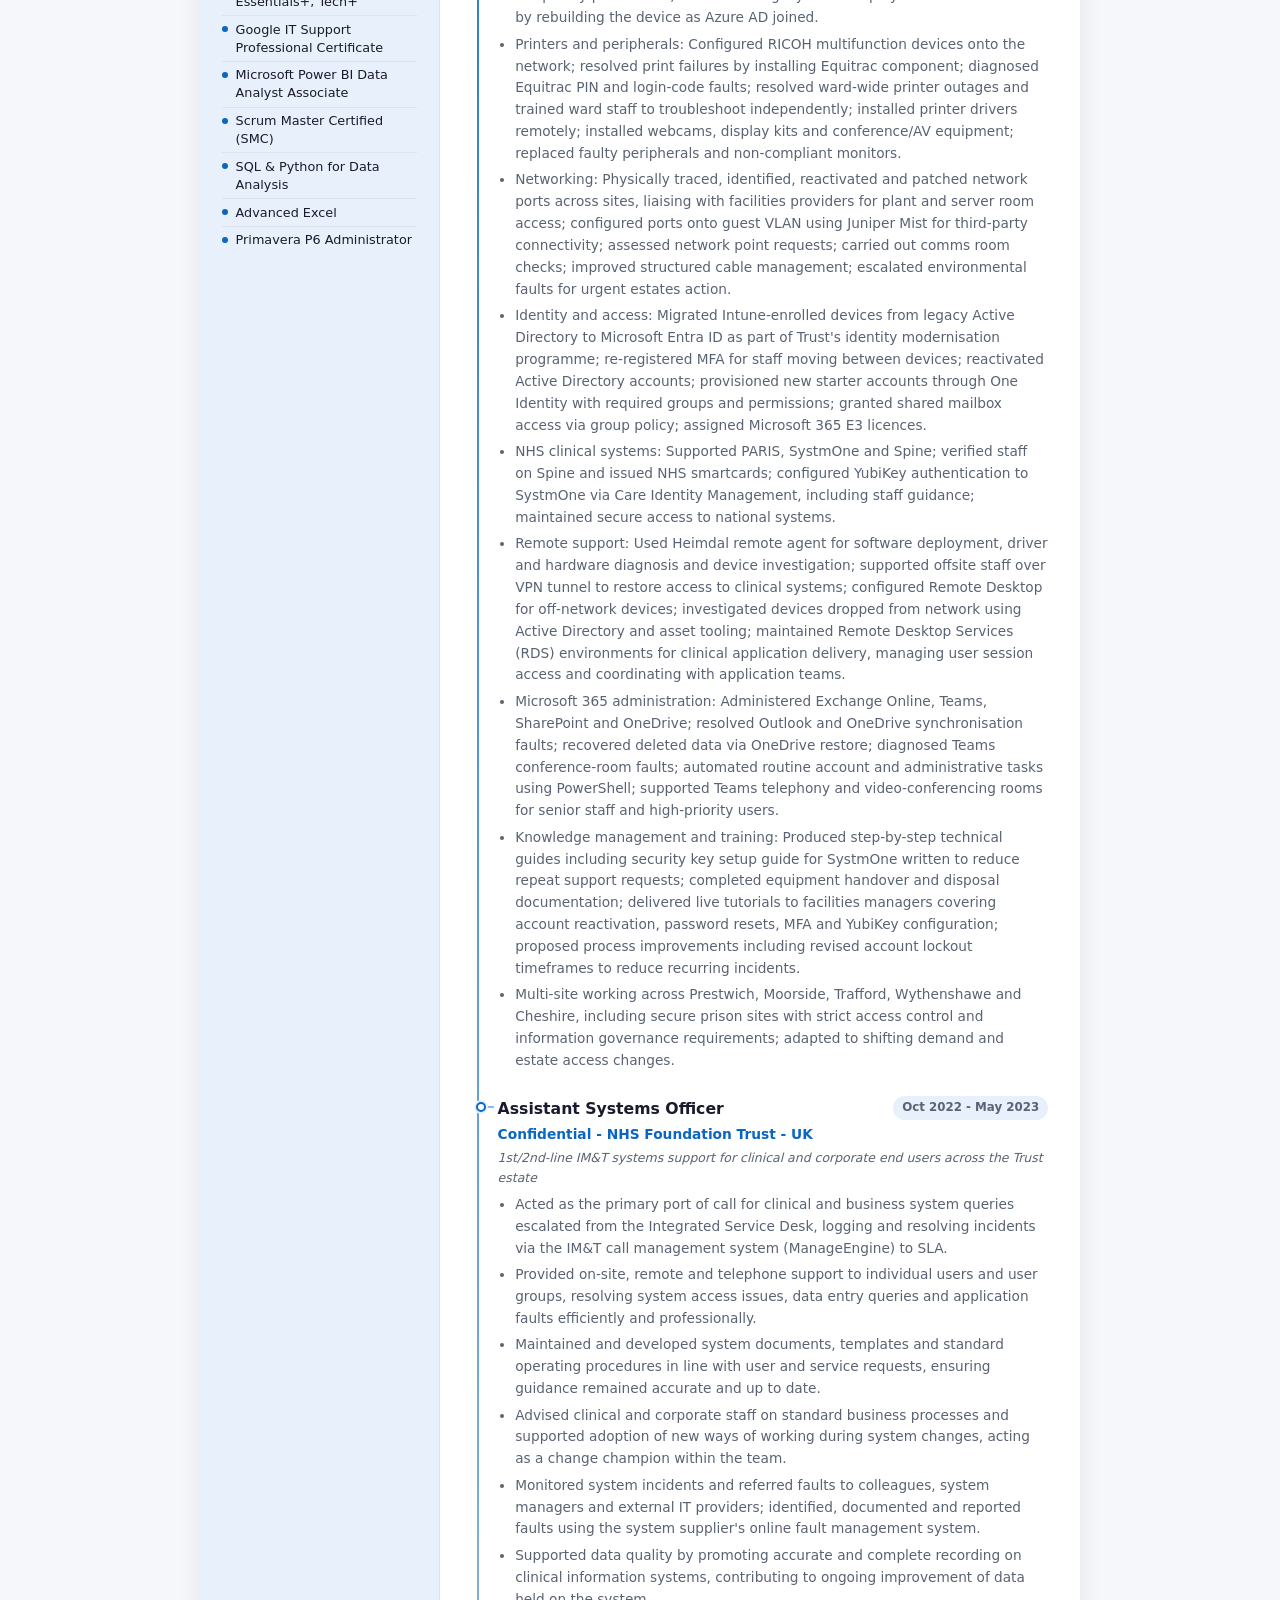
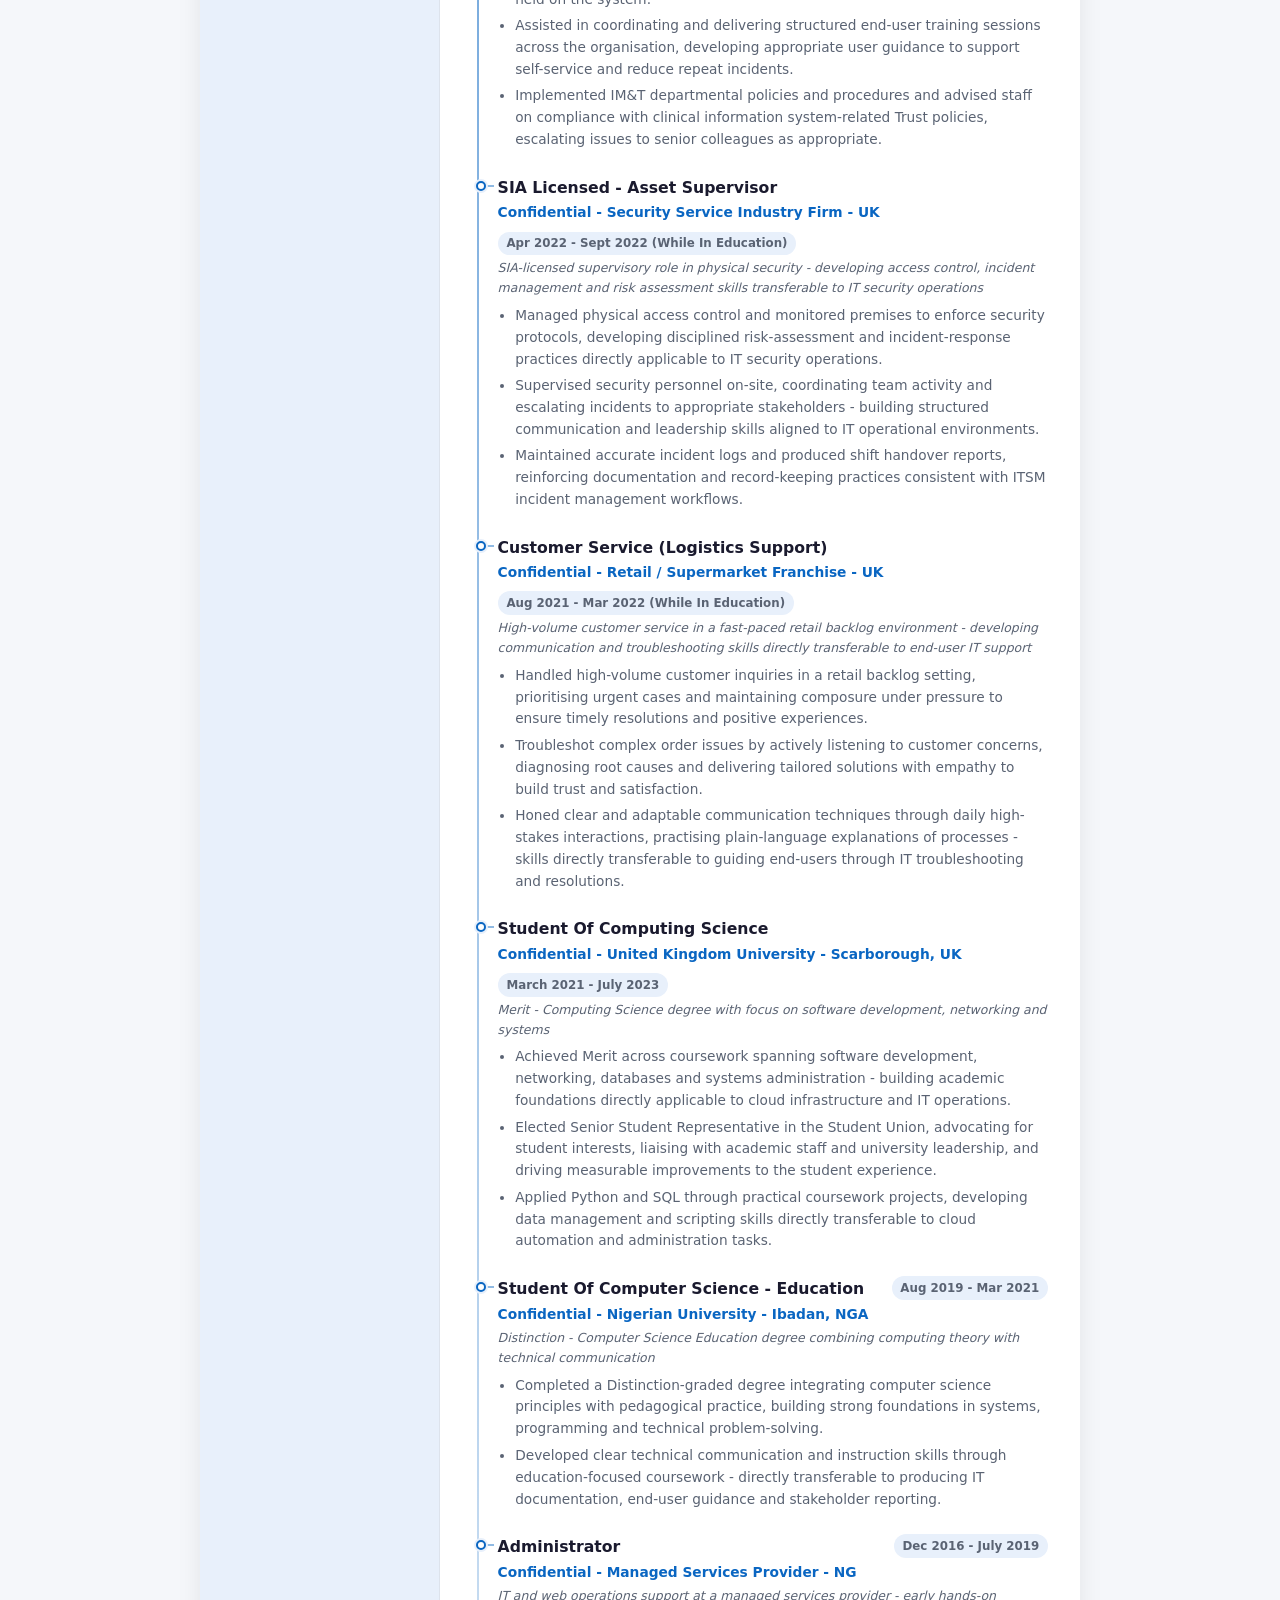
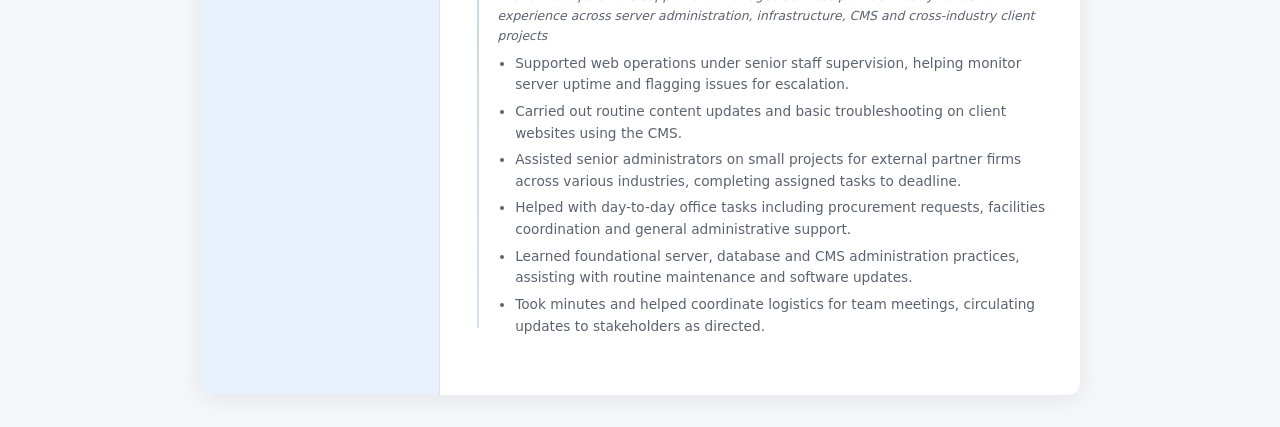
==== commit 656bcec5: "Update Desktop Support Technician end date to Present Claude-Session: https://claude.ai/code/session" ====
--- a/resume-cv/index.html
+++ b/resume-cv/index.html
@@ -208,7 +208,7 @@
               <div class="entry-title">Desktop Support Technician</div>
               <div class="entry-org">Confidential - NHS Foundation Trust - UK</div>
             </div>
-            <span class="entry-date">Jun 2024 - Dec 2025</span>
+            <span class="entry-date">Jun 2024 - Present</span>
           </div>
           <p class="entry-sub">2nd/3rd-line M365 &amp; cloud infrastructure support across a ~6,000-user clinical and corporate estate</p>
           <ul>
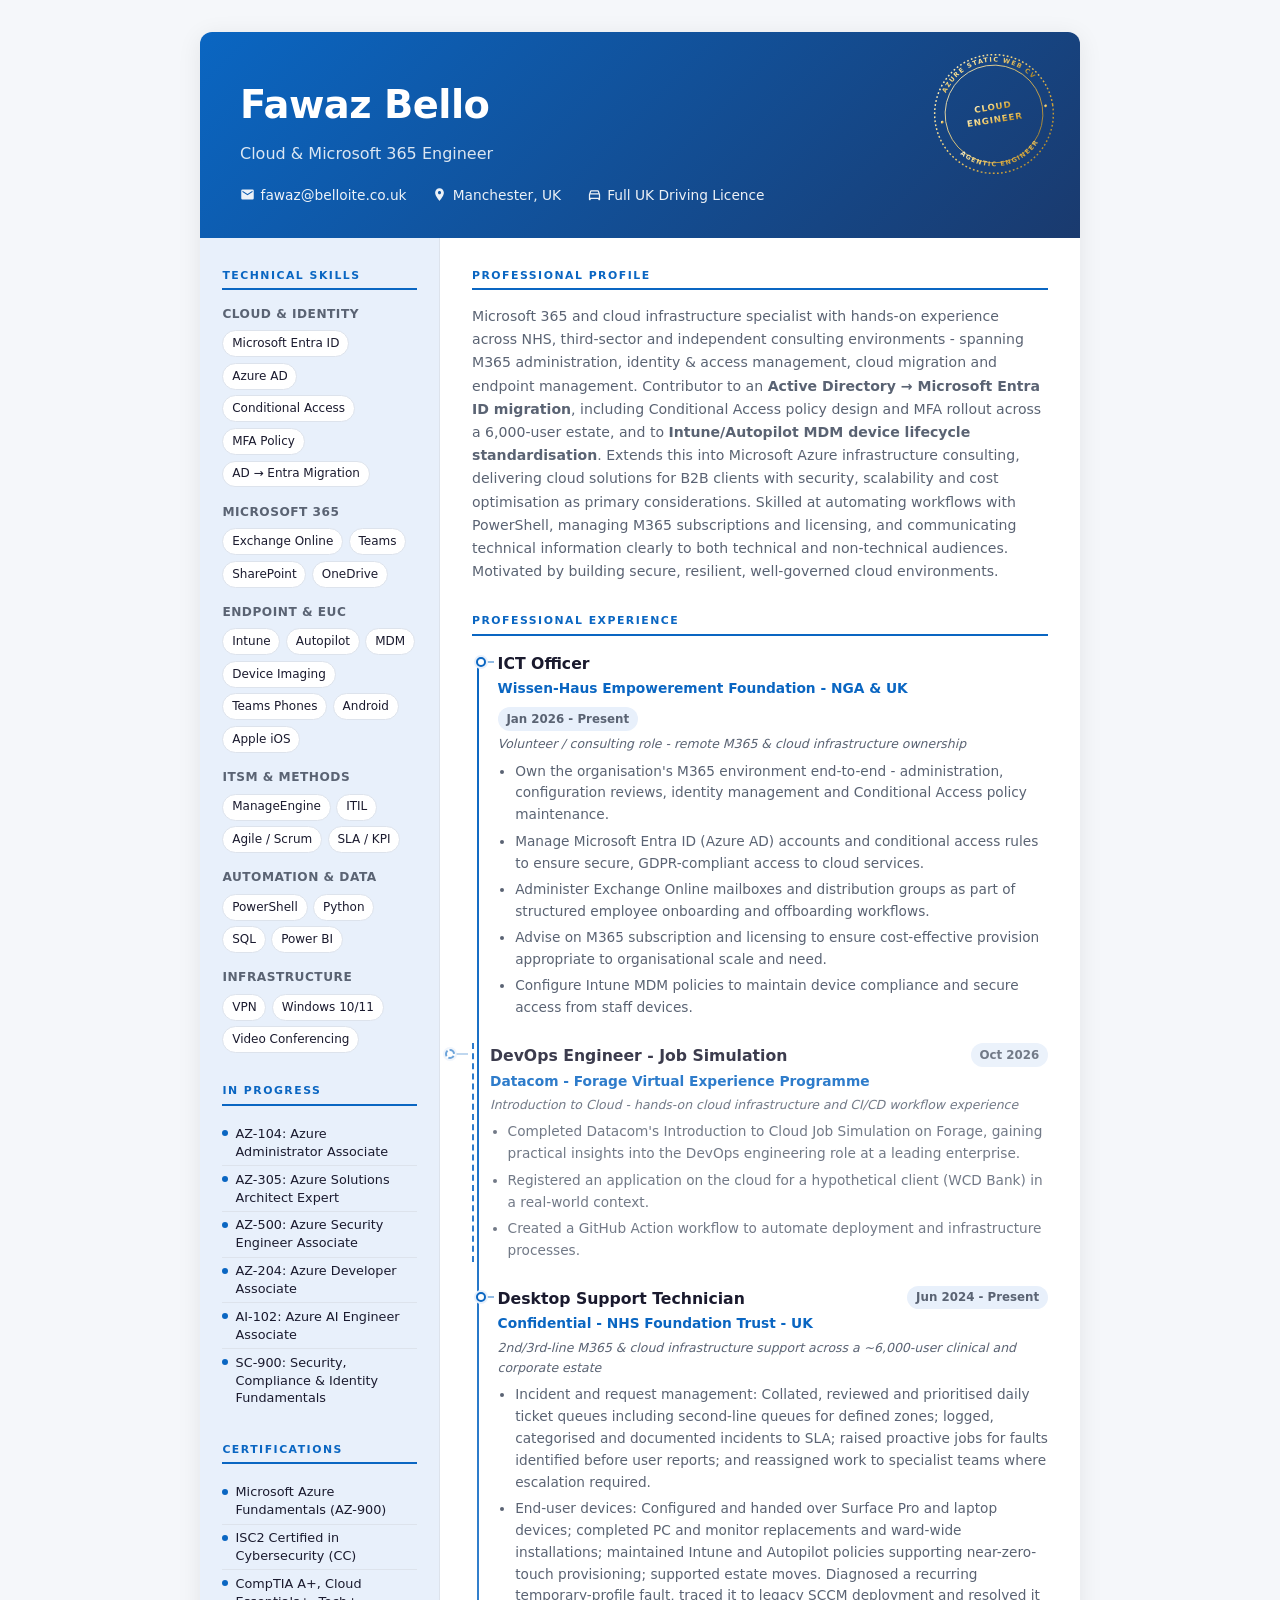
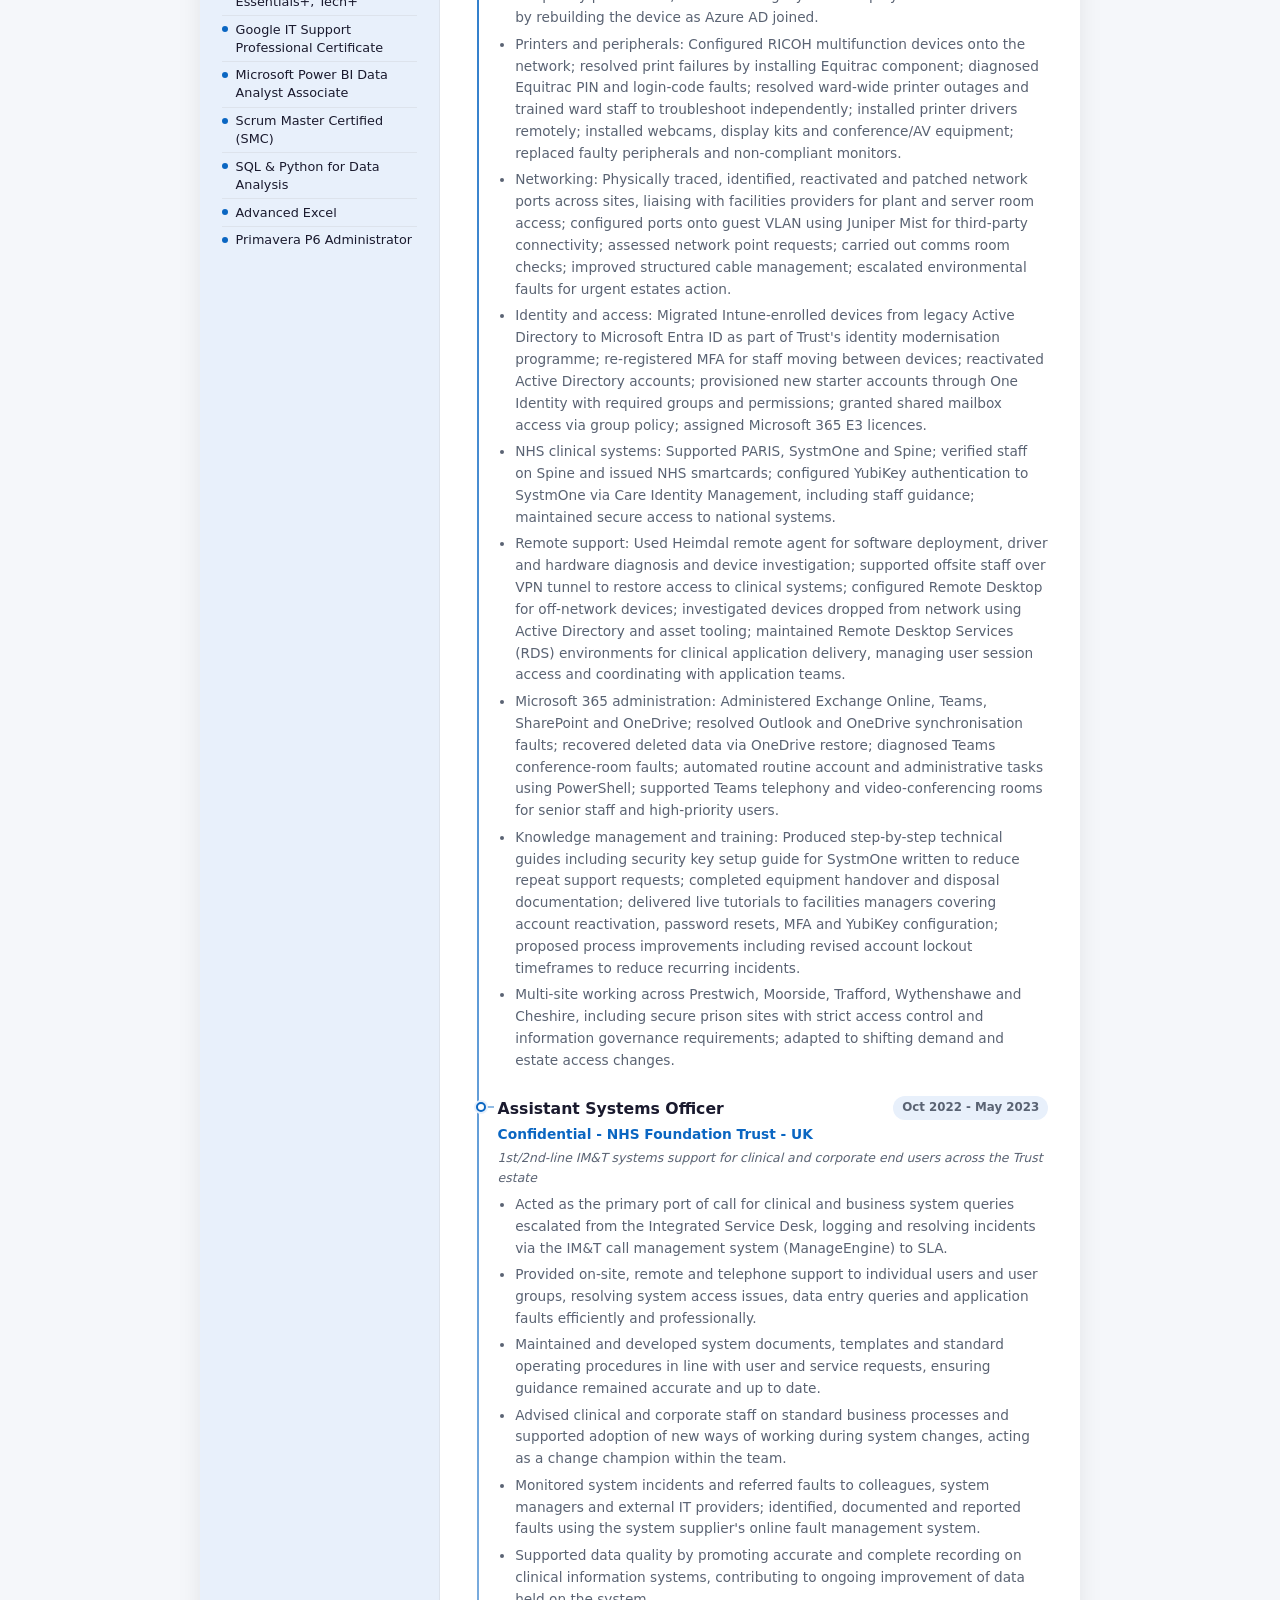
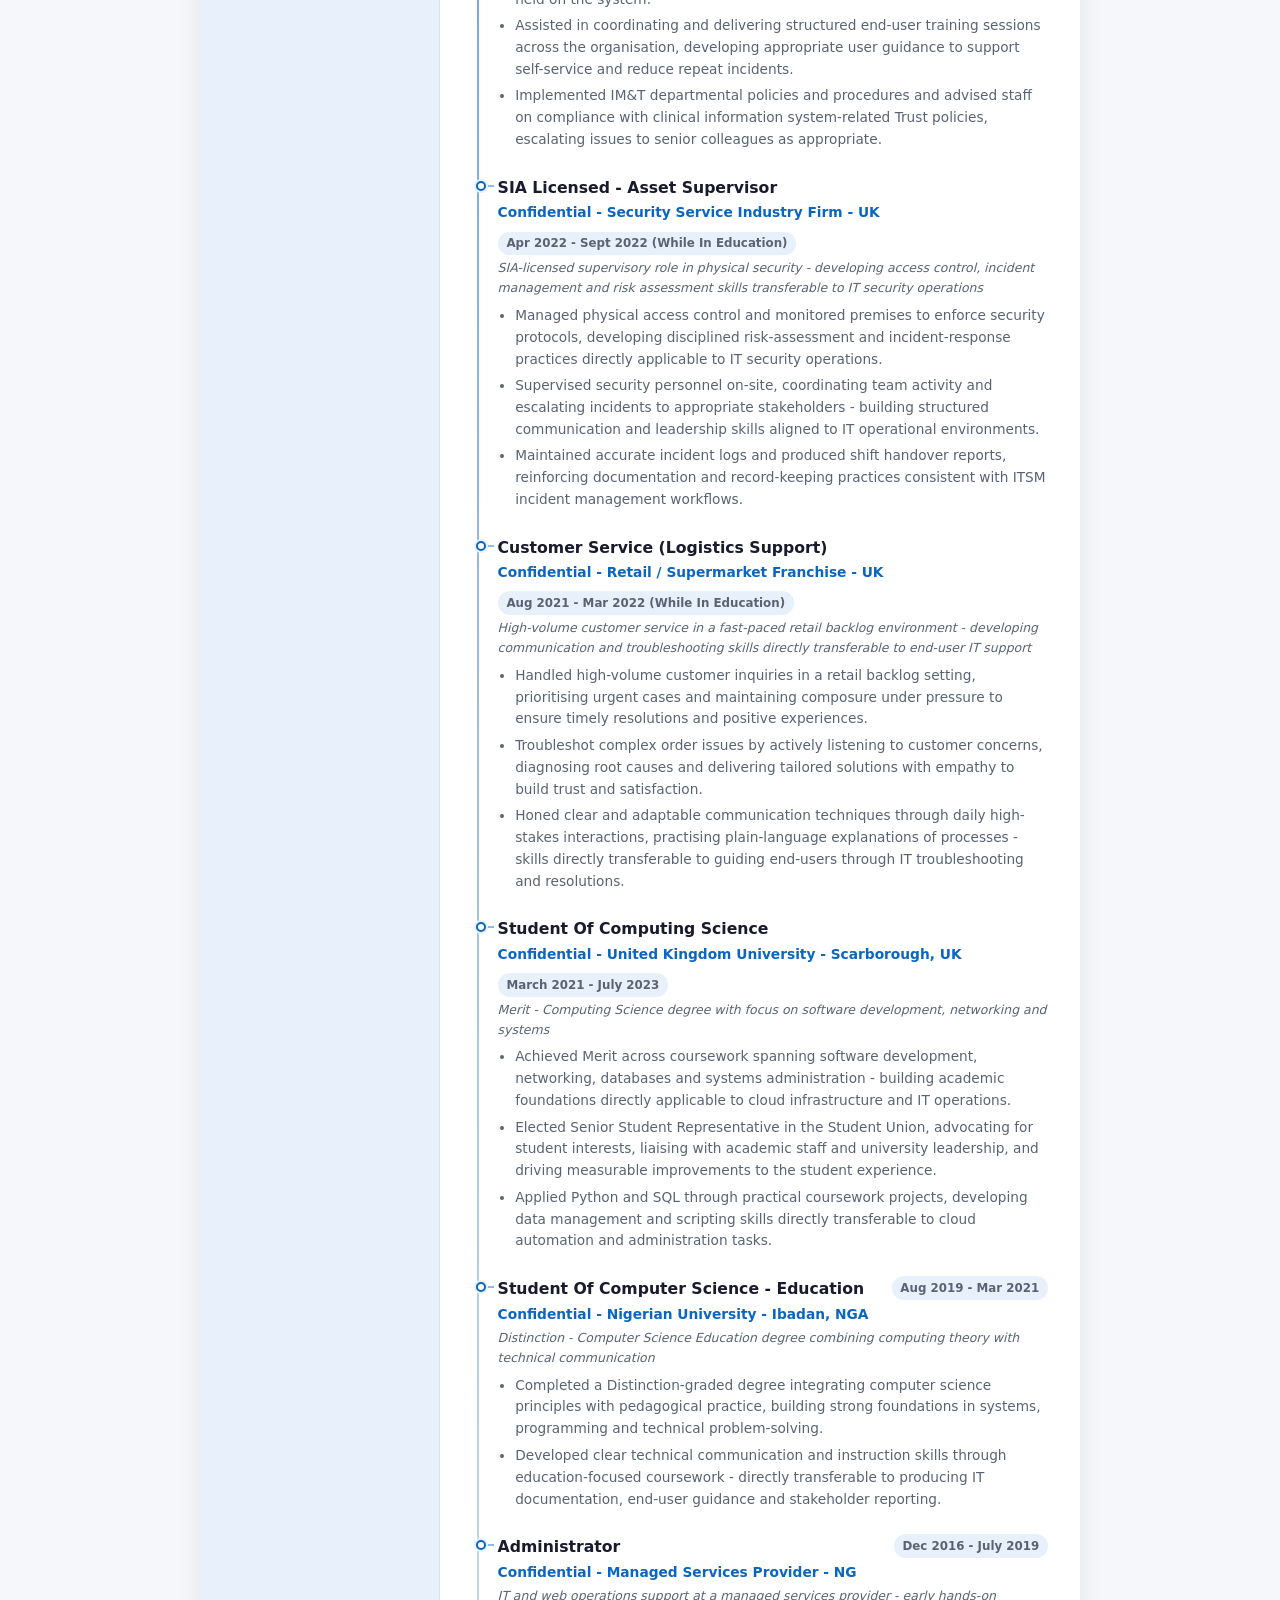
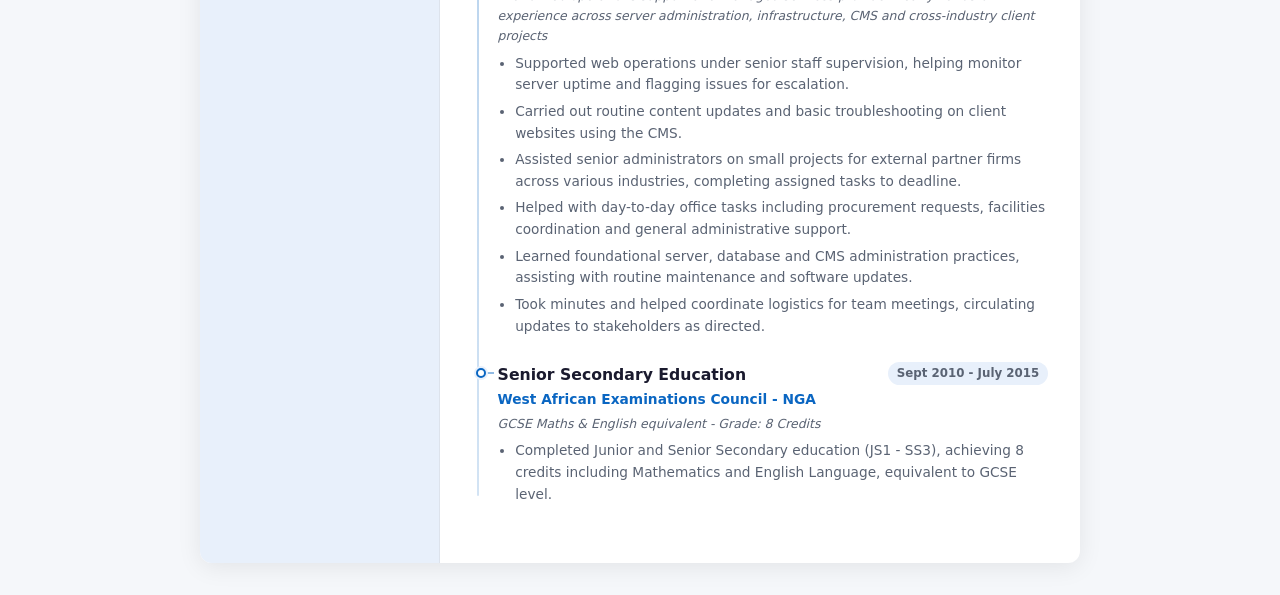
==== commit cc603b18: "Add glowing gold CV stamp badge and WAEC education entry - Add circular gold "stamp" badge (top-righ" ====
--- a/resume-cv/index.html
+++ b/resume-cv/index.html
@@ -10,6 +10,28 @@
 <div class="page">
 
   <header>
+    <div class="cv-stamp" role="img" aria-label="Badge: Azure Static Web CV, Cloud Engineer, Agentic Engineer">
+      <svg class="stamp-svg" viewBox="0 0 220 220">
+        <defs>
+          <linearGradient id="goldGrad" x1="0%" y1="0%" x2="100%" y2="100%">
+            <stop offset="0%" stop-color="#fff6d2"/>
+            <stop offset="40%" stop-color="#f5d478"/>
+            <stop offset="70%" stop-color="#d4a53b"/>
+            <stop offset="100%" stop-color="#9c7a22"/>
+          </linearGradient>
+          <path id="stampArcTop" d="M 20,110 A 90,90 0 0 1 200,110" fill="none"/>
+          <path id="stampArcBottom" d="M 20,110 A 90,90 0 0 0 200,110" fill="none"/>
+        </defs>
+        <circle cx="110" cy="110" r="102" class="stamp-ring-outer"/>
+        <circle cx="110" cy="110" r="84" class="stamp-ring-inner"/>
+        <text class="stamp-text-arc"><textPath href="#stampArcTop" startOffset="50%" text-anchor="middle">AZURE STATIC WEB CV</textPath></text>
+        <text class="stamp-text-arc"><textPath href="#stampArcBottom" startOffset="50%" text-anchor="middle">AGENTIC ENGINEER</textPath></text>
+        <text x="110" y="103" text-anchor="middle" class="stamp-text-main">CLOUD</text>
+        <text x="110" y="125" text-anchor="middle" class="stamp-text-main">ENGINEER</text>
+        <circle cx="20" cy="110" r="2.4" class="stamp-dot"/>
+        <circle cx="200" cy="110" r="2.4" class="stamp-dot"/>
+      </svg>
+    </div>
     <h1>Fawaz Bello</h1>
     <p class="tagline">Cloud &amp; Microsoft 365 Engineer</p>
     <div class="contact-bar">
@@ -324,6 +346,20 @@
             <li>Took minutes and helped coordinate logistics for team meetings, circulating updates to stakeholders as directed.</li>
           </ul>
         </div>
+
+        <div class="entry">
+          <div class="entry-header">
+            <div>
+              <div class="entry-title">Senior Secondary Education</div>
+              <div class="entry-org">West African Examinations Council - NGA</div>
+            </div>
+            <span class="entry-date">Sept 2010 - July 2015</span>
+          </div>
+          <p class="entry-sub">GCSE Maths &amp; English equivalent - Grade: 8 Credits</p>
+          <ul>
+            <li>Completed Junior and Senior Secondary education (JS1 - SS3), achieving 8 credits including Mathematics and English Language, equivalent to GCSE level.</li>
+          </ul>
+        </div>
         </div><!-- /.timeline -->
 
       </div>
--- a/resume-cv/styles.css
+++ b/resume-cv/styles.css
@@ -30,9 +30,70 @@
 
 /* ── Header ── */
 header {
+  position: relative;
   background: linear-gradient(135deg, #0a66c2 0%, #1a3a6e 100%);
   color: var(--white);
   padding: 2.6rem 2.5rem 2rem;
+}
+
+/* ── CV Stamp Badge ── */
+.cv-stamp {
+  position: absolute;
+  top: 1.1rem;
+  right: 1.4rem;
+  width: 128px;
+  height: 128px;
+  transform: rotate(-9deg);
+  animation: stampGlow 2.6s ease-in-out infinite;
+  pointer-events: none;
+}
+
+.stamp-svg { width: 100%; height: 100%; overflow: visible; }
+
+.stamp-ring-outer {
+  fill: none;
+  stroke: url(#goldGrad);
+  stroke-width: 2.5;
+  stroke-dasharray: 3 4;
+}
+
+.stamp-ring-inner {
+  fill: none;
+  stroke: url(#goldGrad);
+  stroke-width: 1.4;
+}
+
+.stamp-text-arc {
+  font-size: 11px;
+  font-weight: 700;
+  letter-spacing: 2.2px;
+  fill: url(#goldGrad);
+}
+
+.stamp-text-main {
+  font-size: 15px;
+  font-weight: 800;
+  letter-spacing: 1.5px;
+  fill: url(#goldGrad);
+}
+
+.stamp-dot { fill: url(#goldGrad); }
+
+@keyframes stampGlow {
+  0%, 100% {
+    filter: drop-shadow(0 0 5px rgba(255,210,90,0.6)) drop-shadow(0 0 12px rgba(214,168,62,0.4));
+  }
+  50% {
+    filter: drop-shadow(0 0 9px rgba(255,225,140,0.95)) drop-shadow(0 0 22px rgba(224,180,70,0.75));
+  }
+}
+
+@media (max-width: 660px) {
+  .cv-stamp { width: 86px; height: 86px; top: 0.6rem; right: 0.8rem; }
+}
+
+@media print {
+  .cv-stamp { display: none; }
 }
 
 header h1 {
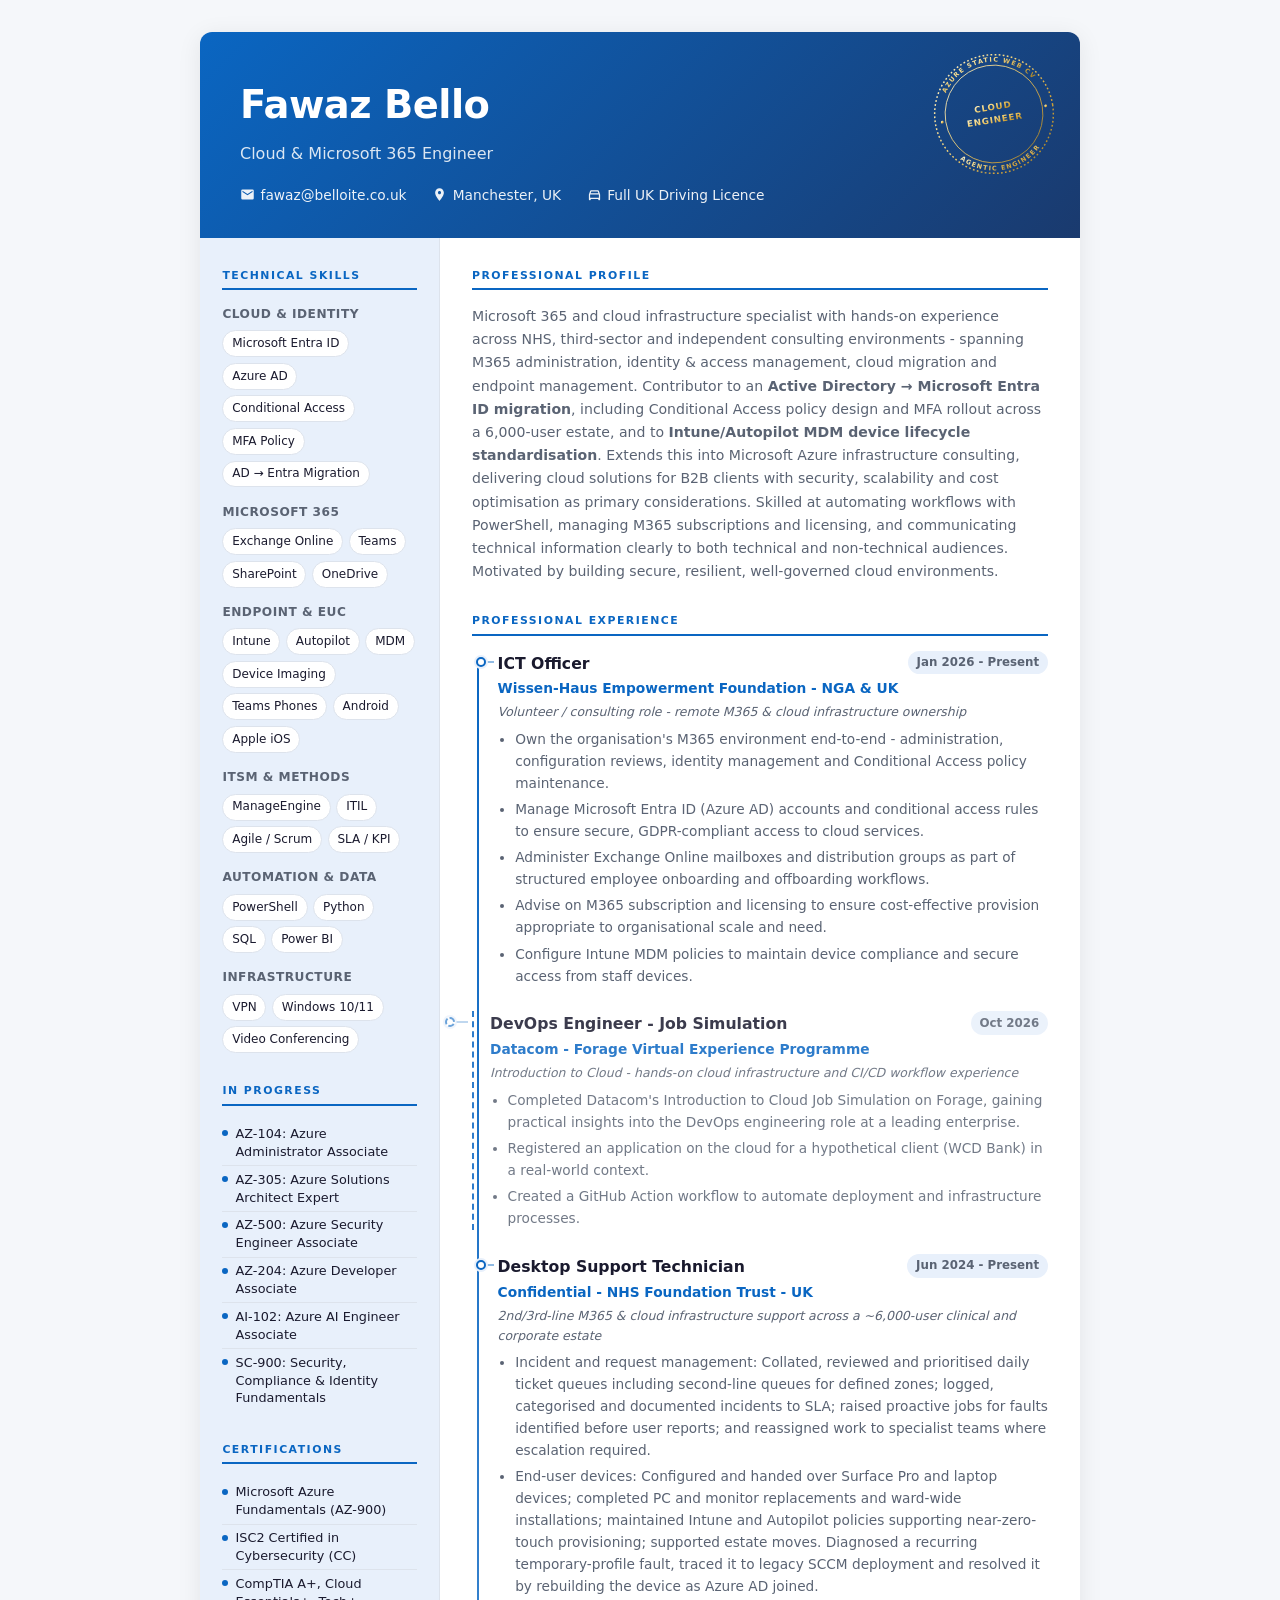
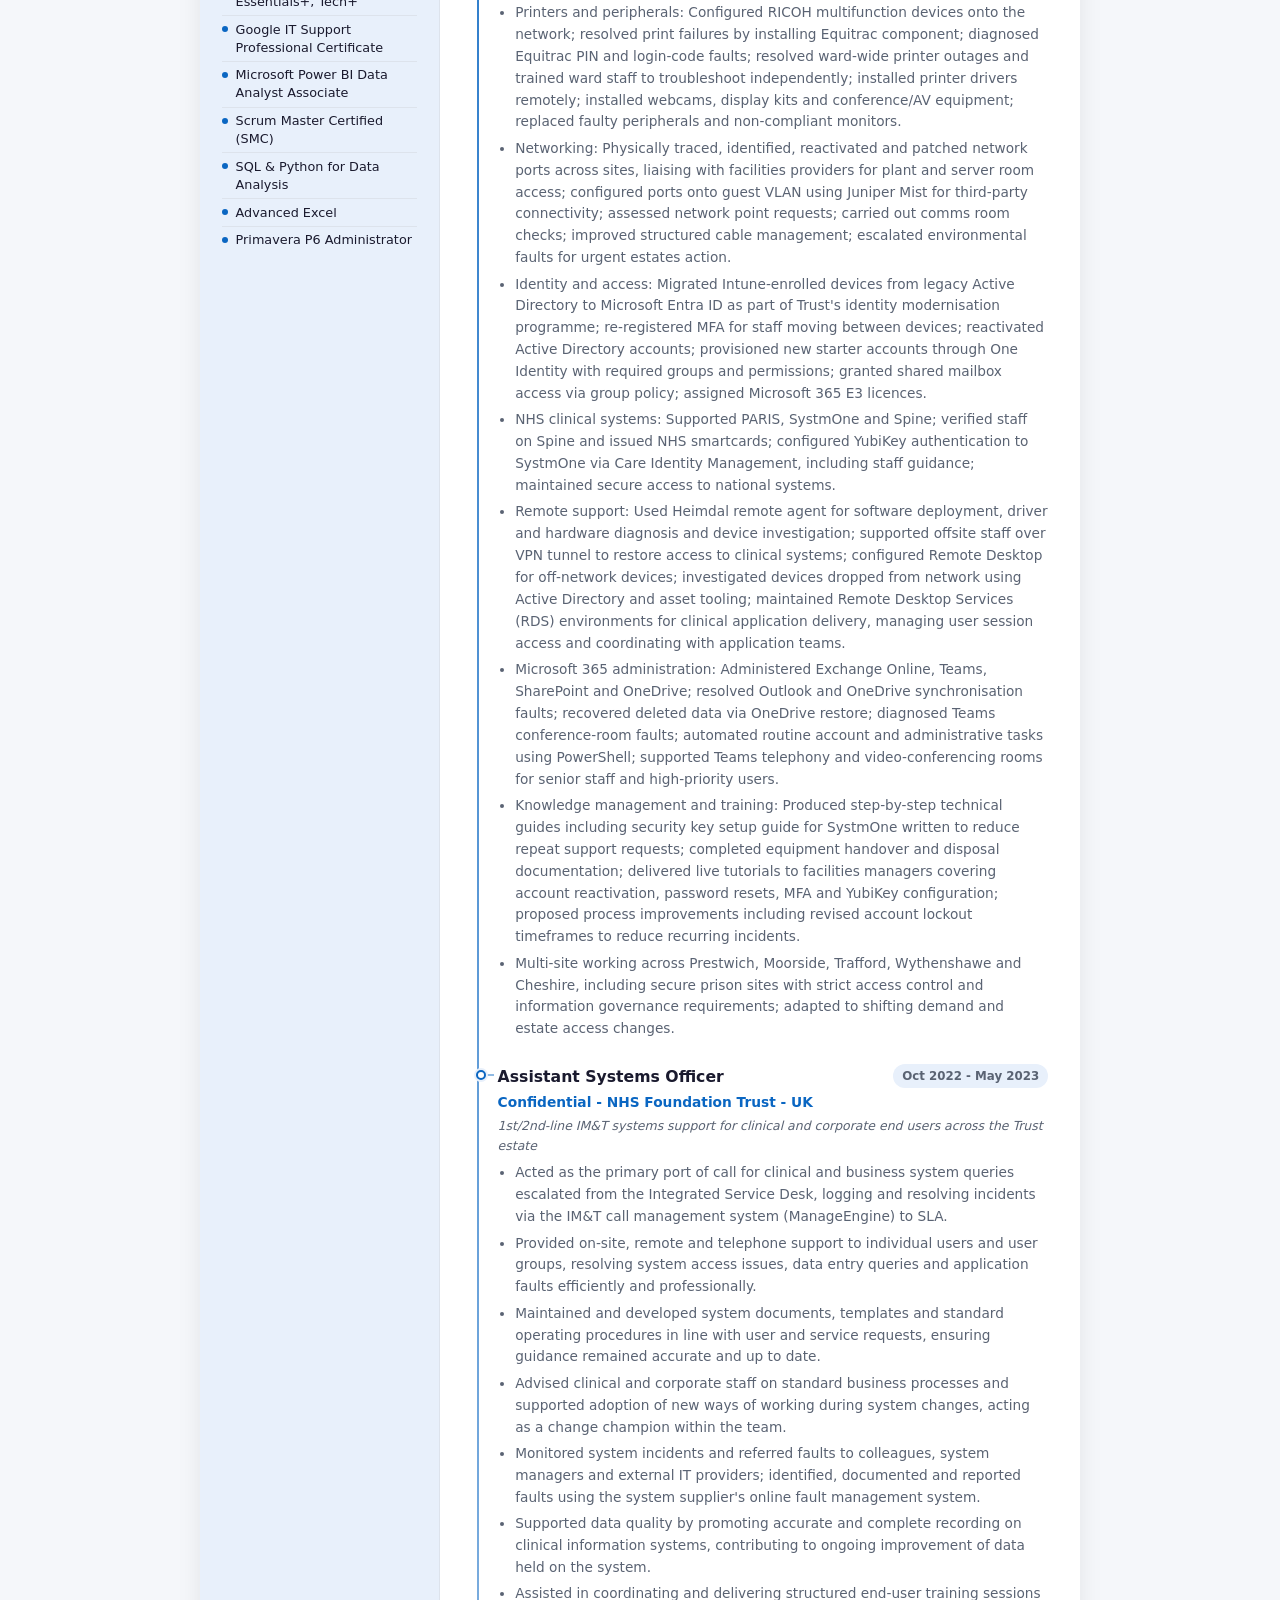
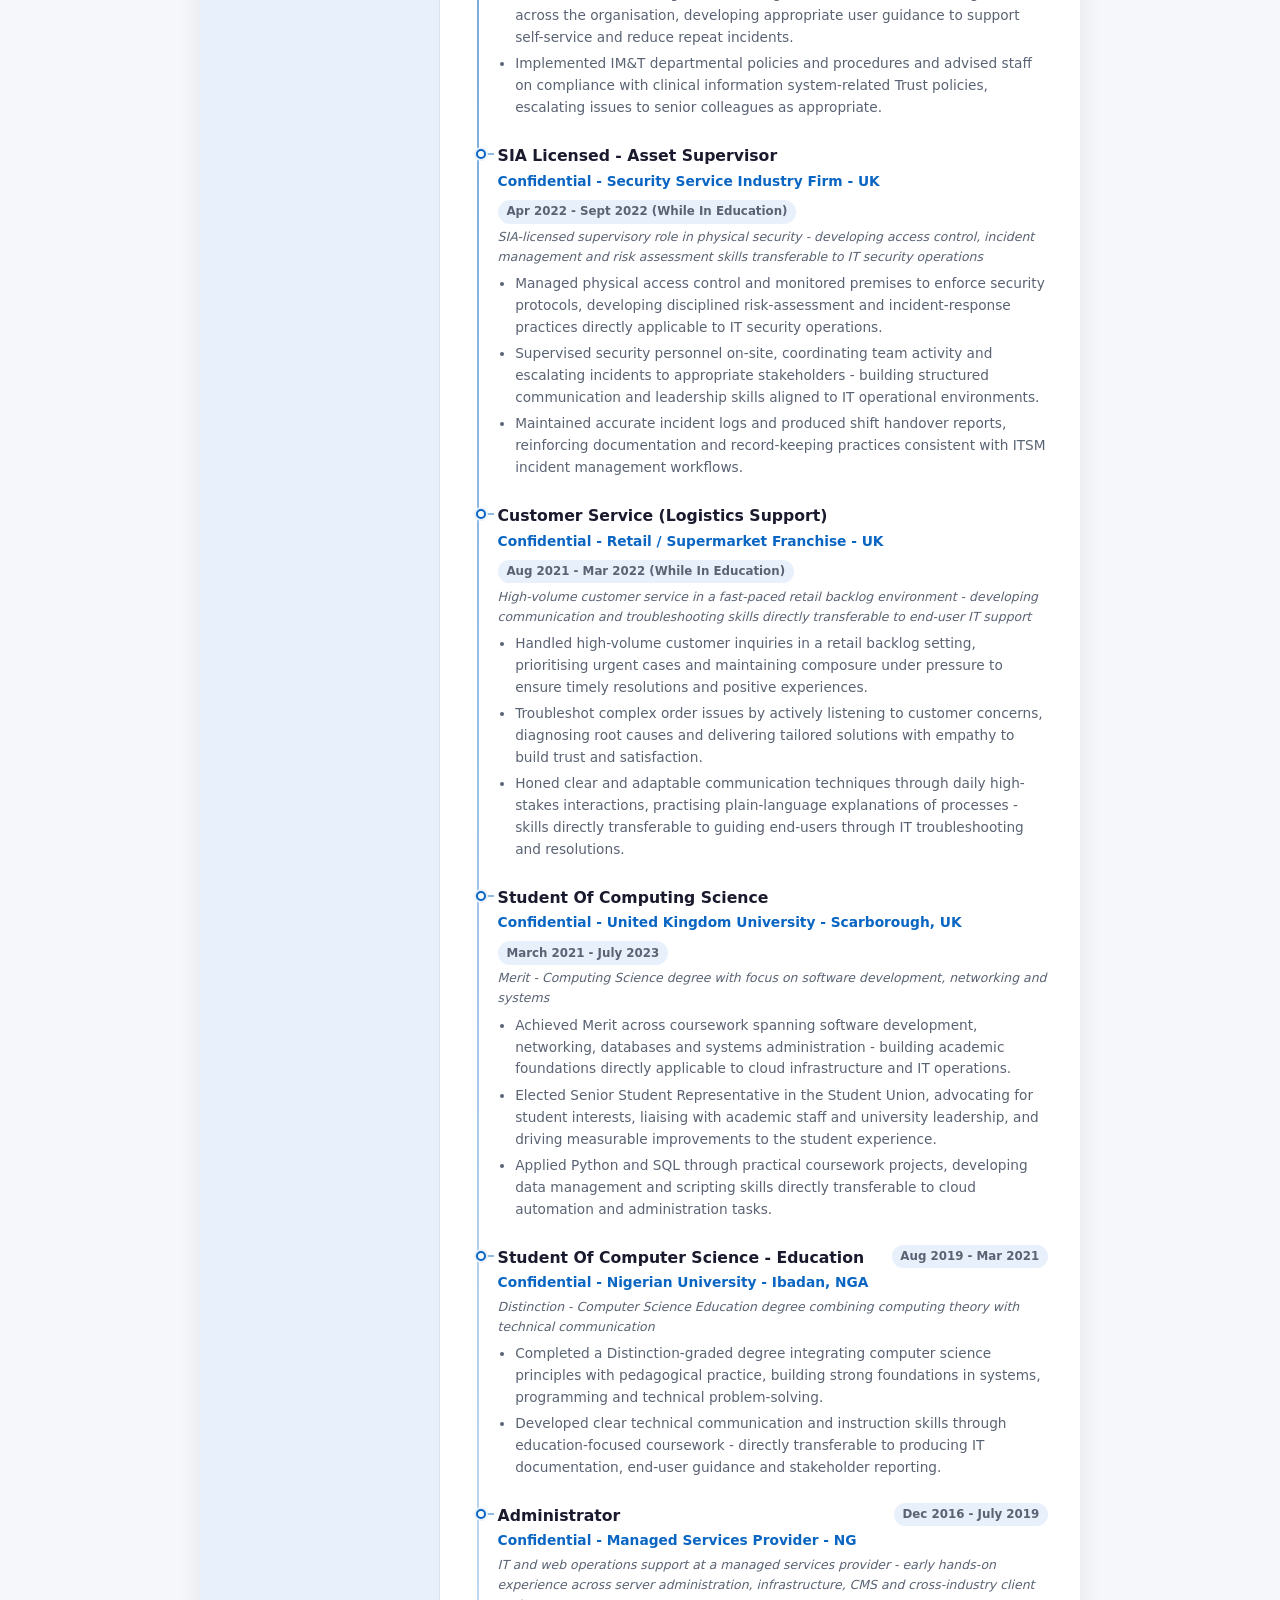
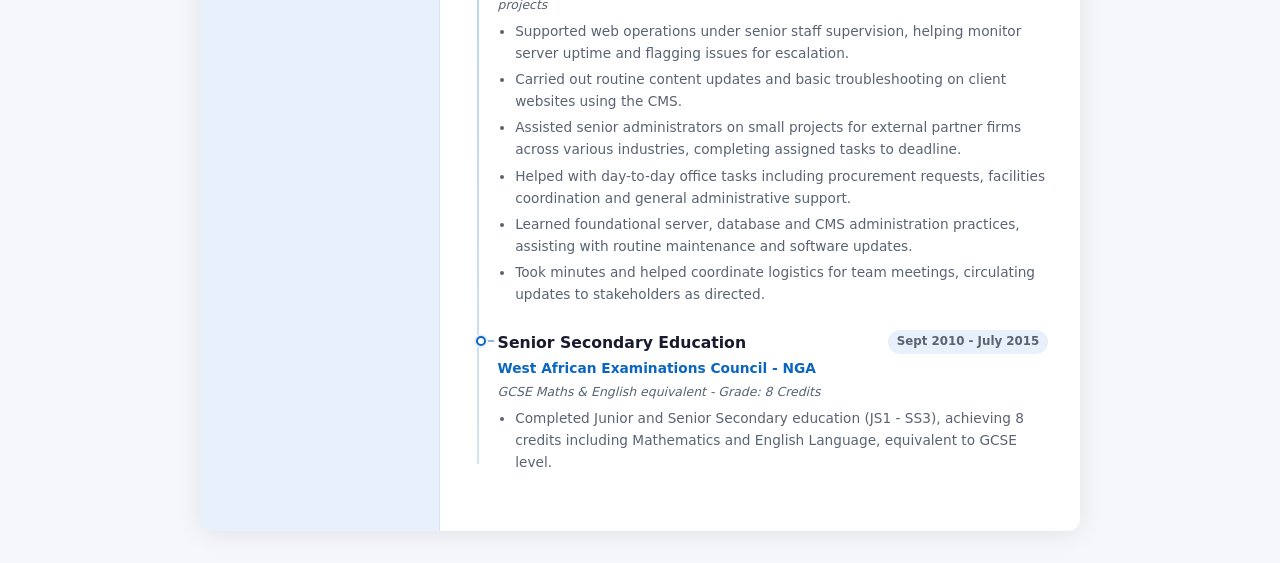
==== commit f54a9bbf: "Fix Wissen-Haus spelling and stamp badge text overlap - Empowerement -> Empowerment - Push the botto" ====
--- a/resume-cv/index.html
+++ b/resume-cv/index.html
@@ -20,7 +20,7 @@
             <stop offset="100%" stop-color="#9c7a22"/>
           </linearGradient>
           <path id="stampArcTop" d="M 20,110 A 90,90 0 0 1 200,110" fill="none"/>
-          <path id="stampArcBottom" d="M 20,110 A 90,90 0 0 0 200,110" fill="none"/>
+          <path id="stampArcBottom" d="M 13,110 A 97,97 0 0 0 207,110" fill="none"/>
         </defs>
         <circle cx="110" cy="110" r="102" class="stamp-ring-outer"/>
         <circle cx="110" cy="110" r="84" class="stamp-ring-inner"/>
@@ -176,7 +176,7 @@
           <div class="entry-header">
             <div>
               <div class="entry-title">ICT Officer</div>
-              <div class="entry-org">Wissen-Haus Empowerement Foundation - NGA &amp; UK </div>
+              <div class="entry-org">Wissen-Haus Empowerment Foundation - NGA &amp; UK</div>
             </div>
             <span class="entry-date">Jan 2026 - Present</span>
           </div>
@@ -367,6 +367,10 @@
     </main>
   </div>
 </div>
+<button id="scrollTopBtn" class="scroll-top-btn" type="button" aria-label="Scroll to top" title="Back to top">
+  <svg class="icon" viewBox="0 0 24 24"><path d="M12 4l-8 8h5v8h6v-8h5z"/></svg>
+  Scroll Up
+</button>
 <script src="script.js"></script>
 </body>
 </html>
--- a/resume-cv/styles.css
+++ b/resume-cv/styles.css
@@ -404,3 +404,45 @@
   .page { box-shadow: none; border-radius: 0; }
   .visitor-counter { display: none !important; }
 }
+
+/* ── Scroll-to-top CTA ── */
+.scroll-top-btn {
+  position: fixed;
+  top: 18px;
+  right: 18px;
+  z-index: 50;
+  display: none;
+  align-items: center;
+  gap: 0.4rem;
+  background: linear-gradient(135deg, #0a66c2 0%, #1a3a6e 100%);
+  color: #fff;
+  border: none;
+  border-radius: 999px;
+  padding: 0.5rem 1.05rem;
+  font-size: 0.78rem;
+  font-weight: 700;
+  letter-spacing: 0.3px;
+  font-family: inherit;
+  box-shadow: 0 4px 14px rgba(10,102,194,0.4);
+  cursor: pointer;
+  animation: ctaBounce 1.6s ease-in-out infinite;
+}
+
+.scroll-top-btn.visible { display: inline-flex; }
+
+.scroll-top-btn .icon { width: 13px; height: 13px; fill: currentColor; flex-shrink: 0; }
+
+.scroll-top-btn:hover { box-shadow: 0 6px 20px rgba(10,102,194,0.55); }
+
+@keyframes ctaBounce {
+  0%, 100% { transform: translateY(0); }
+  50% { transform: translateY(-7px); }
+}
+
+@media (max-width: 660px) {
+  .scroll-top-btn { top: 10px; right: 10px; padding: 0.4rem 0.85rem; font-size: 0.72rem; }
+}
+
+@media print {
+  .scroll-top-btn { display: none !important; }
+}
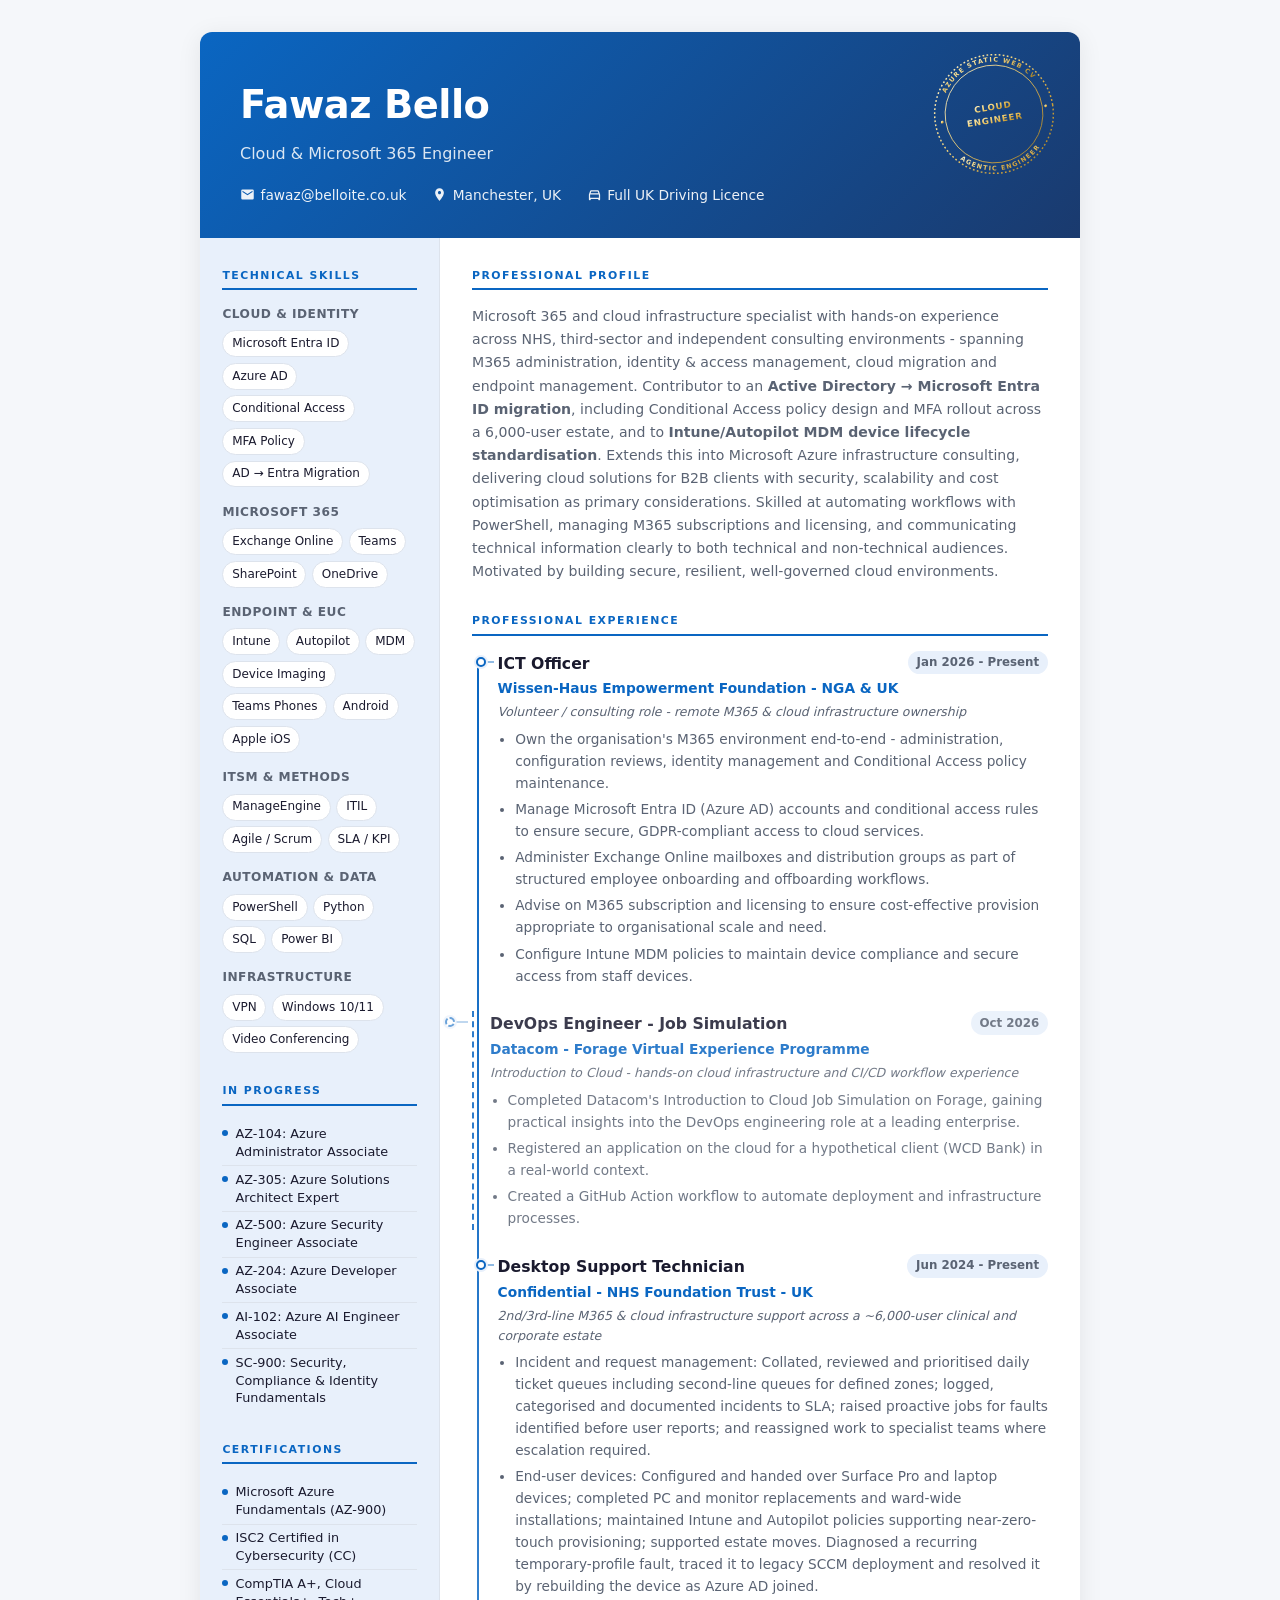
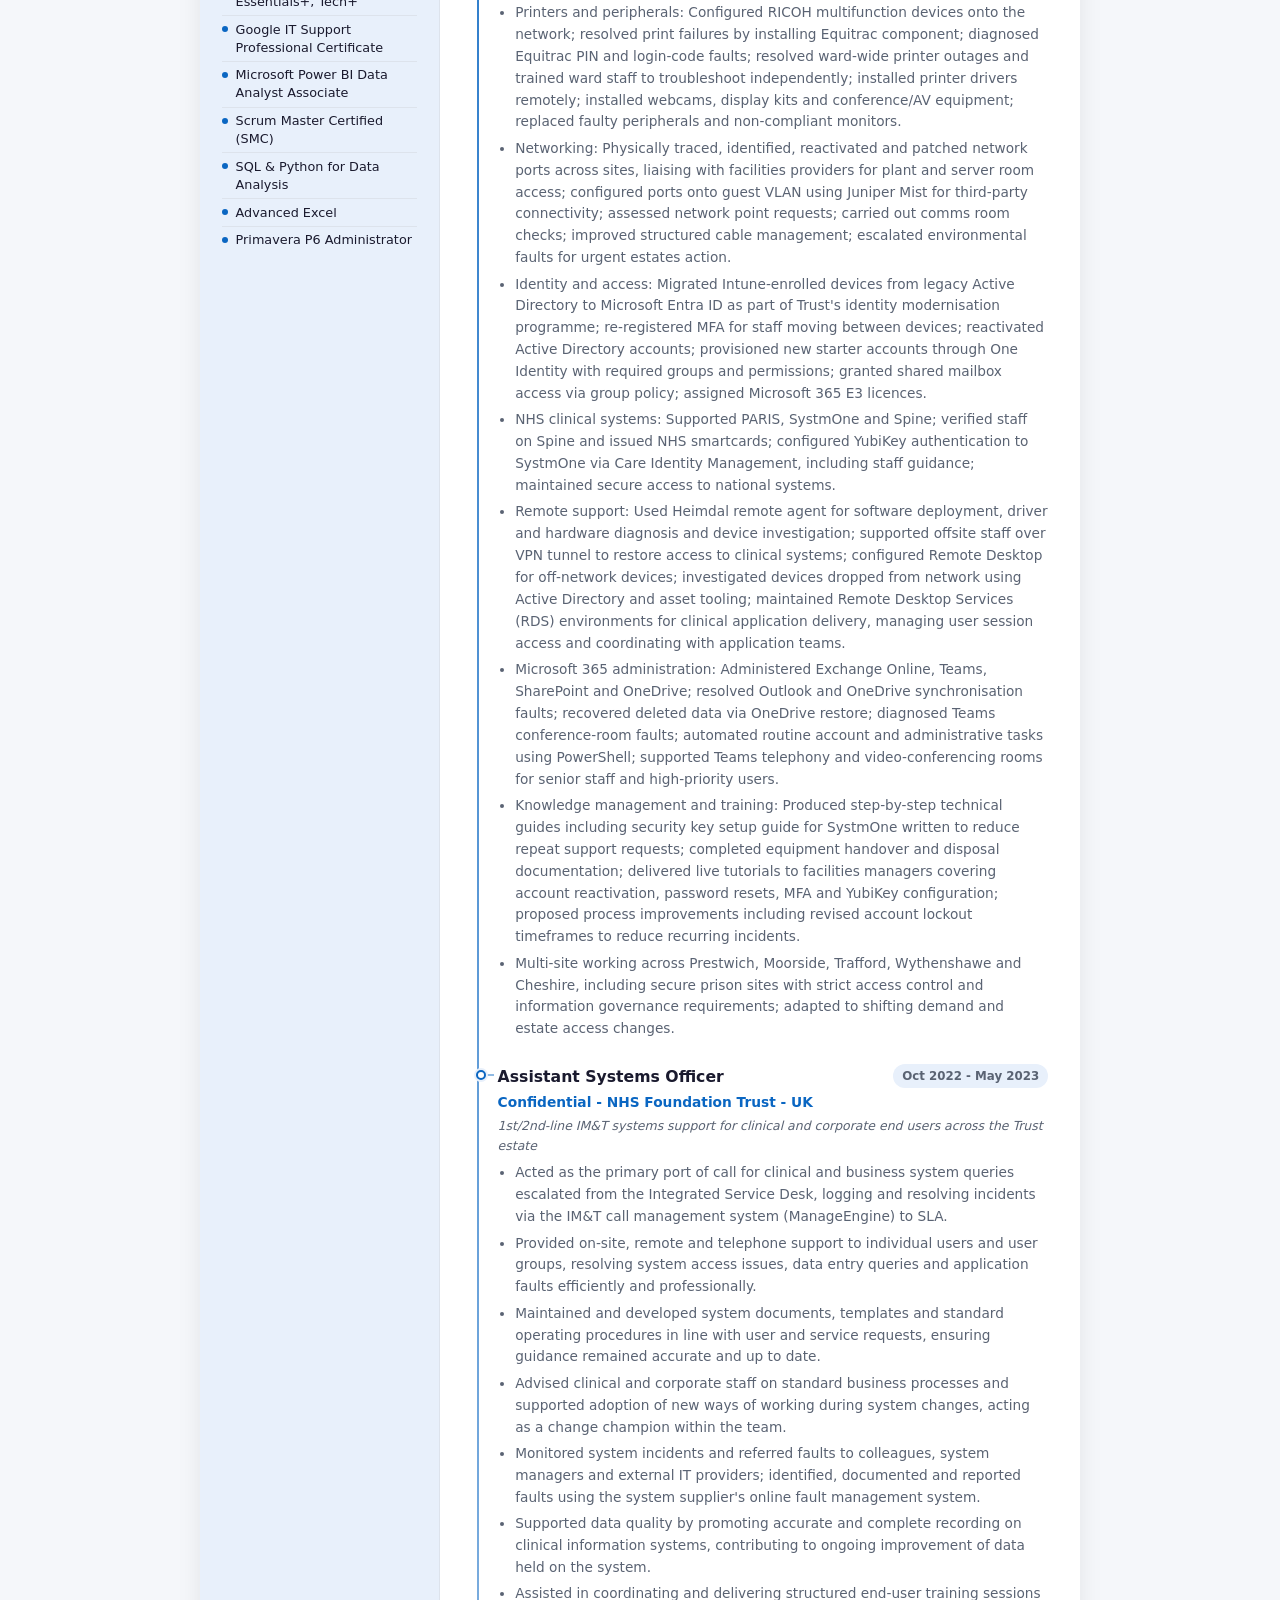
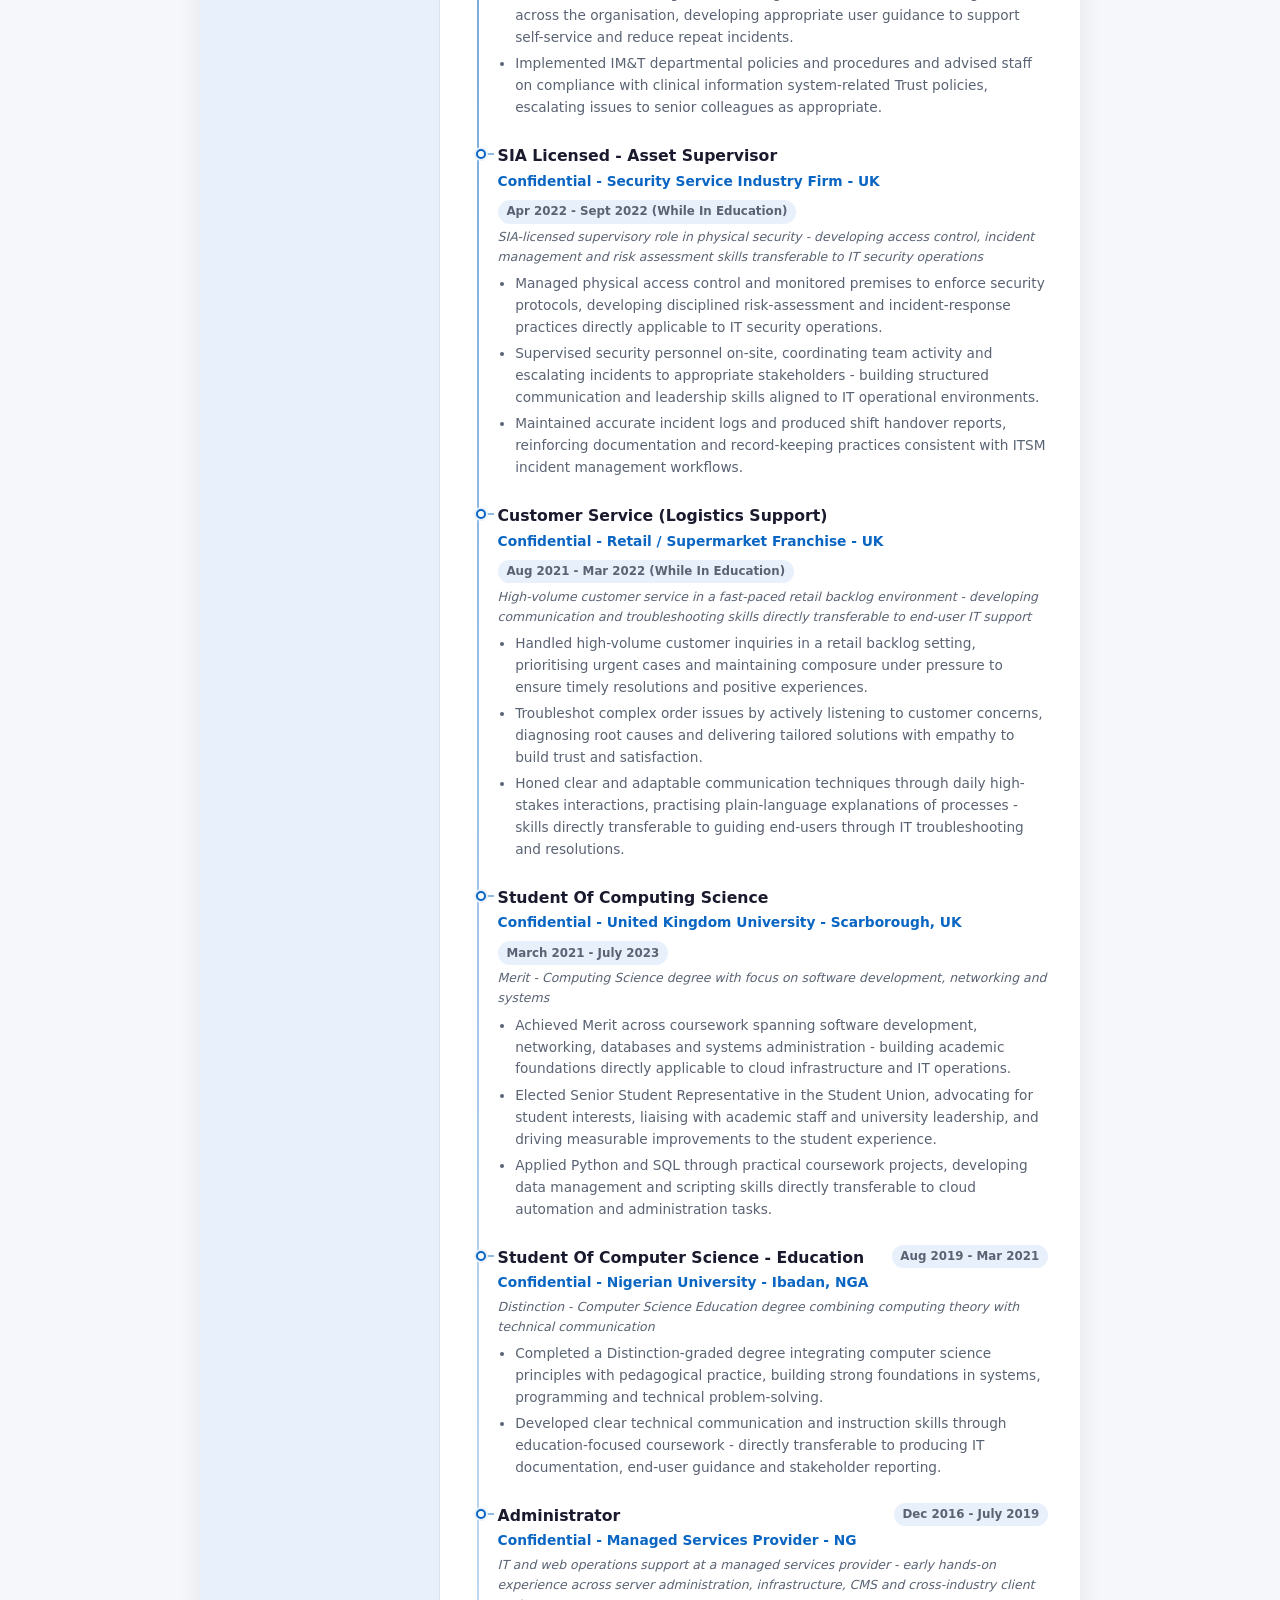
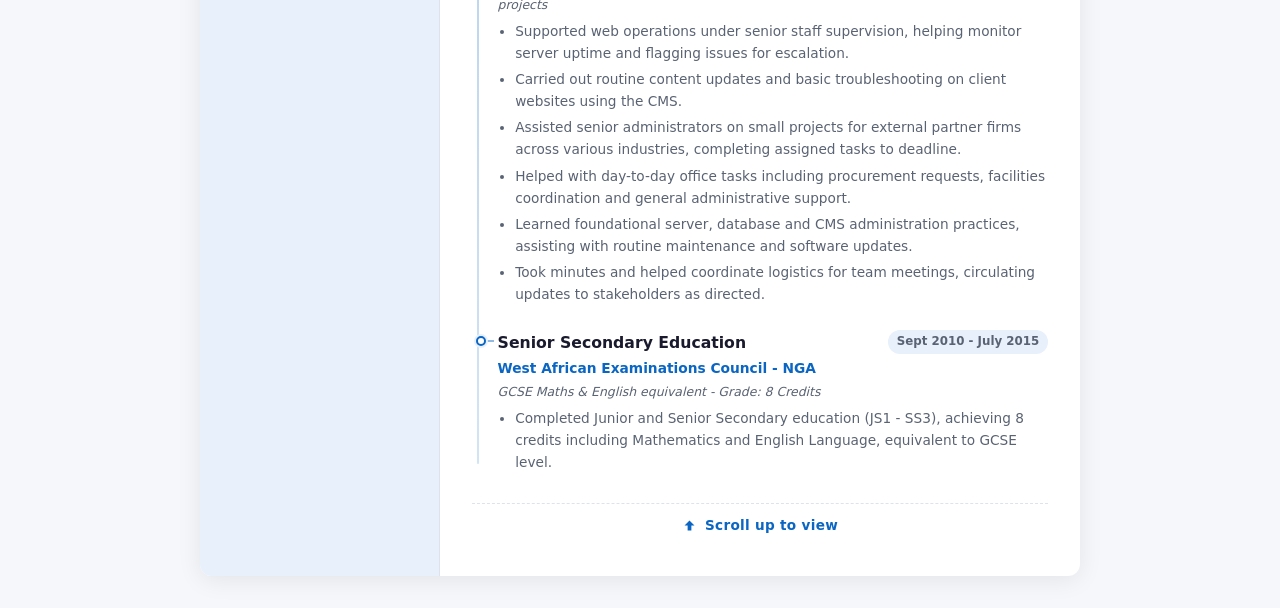
==== commit 857b817c: "Add scroll-up content prompt at end of resume Adds a separate bouncing "Scroll up to view" prompt af" ====
--- a/resume-cv/index.html
+++ b/resume-cv/index.html
@@ -364,6 +364,11 @@
 
       </div>
 
+      <button id="scrollUpPrompt" class="scroll-up-prompt" type="button">
+        <svg class="icon" viewBox="0 0 24 24"><path d="M12 4l-8 8h5v8h6v-8h5z"/></svg>
+        Scroll up to view
+      </button>
+
     </main>
   </div>
 </div>
--- a/resume-cv/styles.css
+++ b/resume-cv/styles.css
@@ -446,3 +446,35 @@
 @media print {
   .scroll-top-btn { display: none !important; }
 }
+
+/* ── Scroll-up content prompt ── */
+.scroll-up-prompt {
+  display: flex;
+  align-items: center;
+  justify-content: center;
+  gap: 0.5rem;
+  width: 100%;
+  margin-top: 1.6rem;
+  padding: 0.85rem;
+  background: none;
+  border: none;
+  border-top: 1px dashed var(--border);
+  color: var(--accent);
+  font-family: inherit;
+  font-size: 0.85rem;
+  font-weight: 700;
+  letter-spacing: 0.3px;
+  cursor: pointer;
+  animation: promptBounce 1.8s ease-in-out infinite;
+}
+
+.scroll-up-prompt .icon { width: 15px; height: 15px; fill: currentColor; }
+
+@keyframes promptBounce {
+  0%, 100% { transform: translateY(0); }
+  50%       { transform: translateY(-6px); }
+}
+
+@media print {
+  .scroll-up-prompt { display: none !important; }
+}
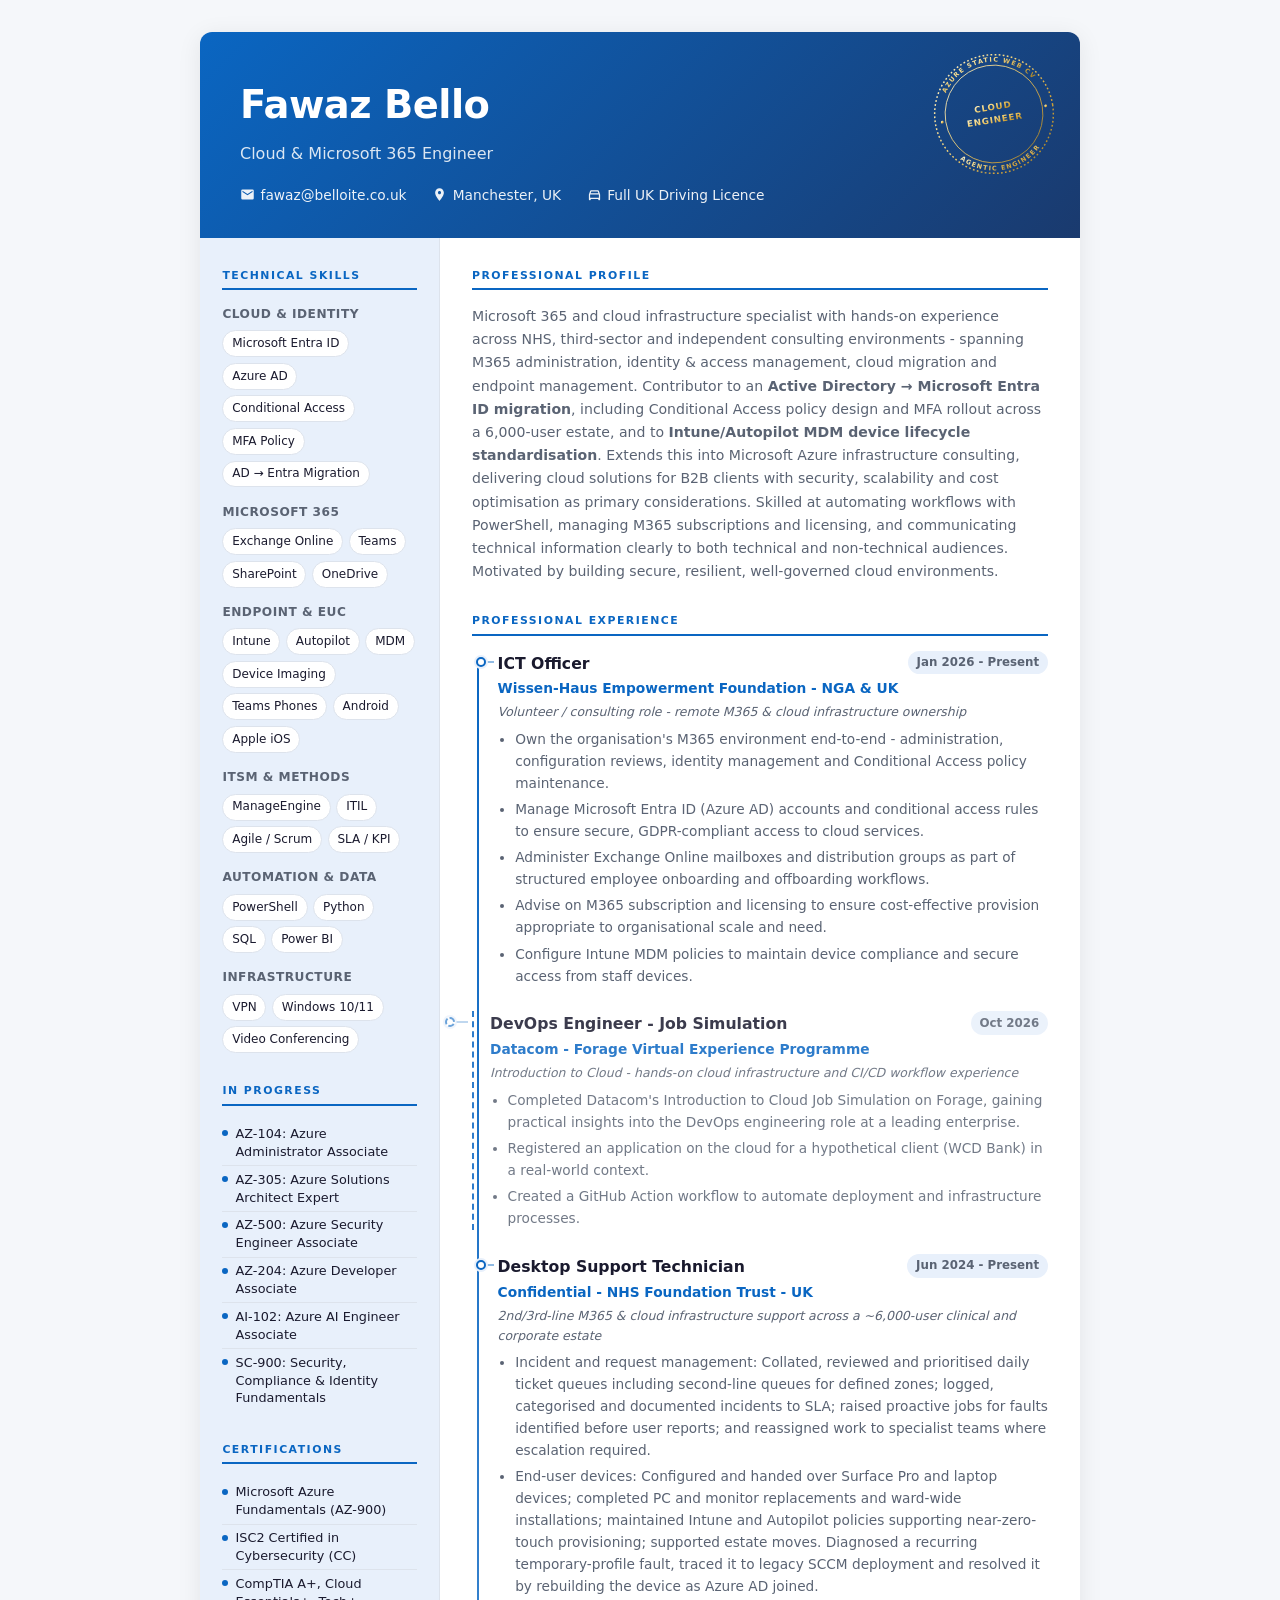
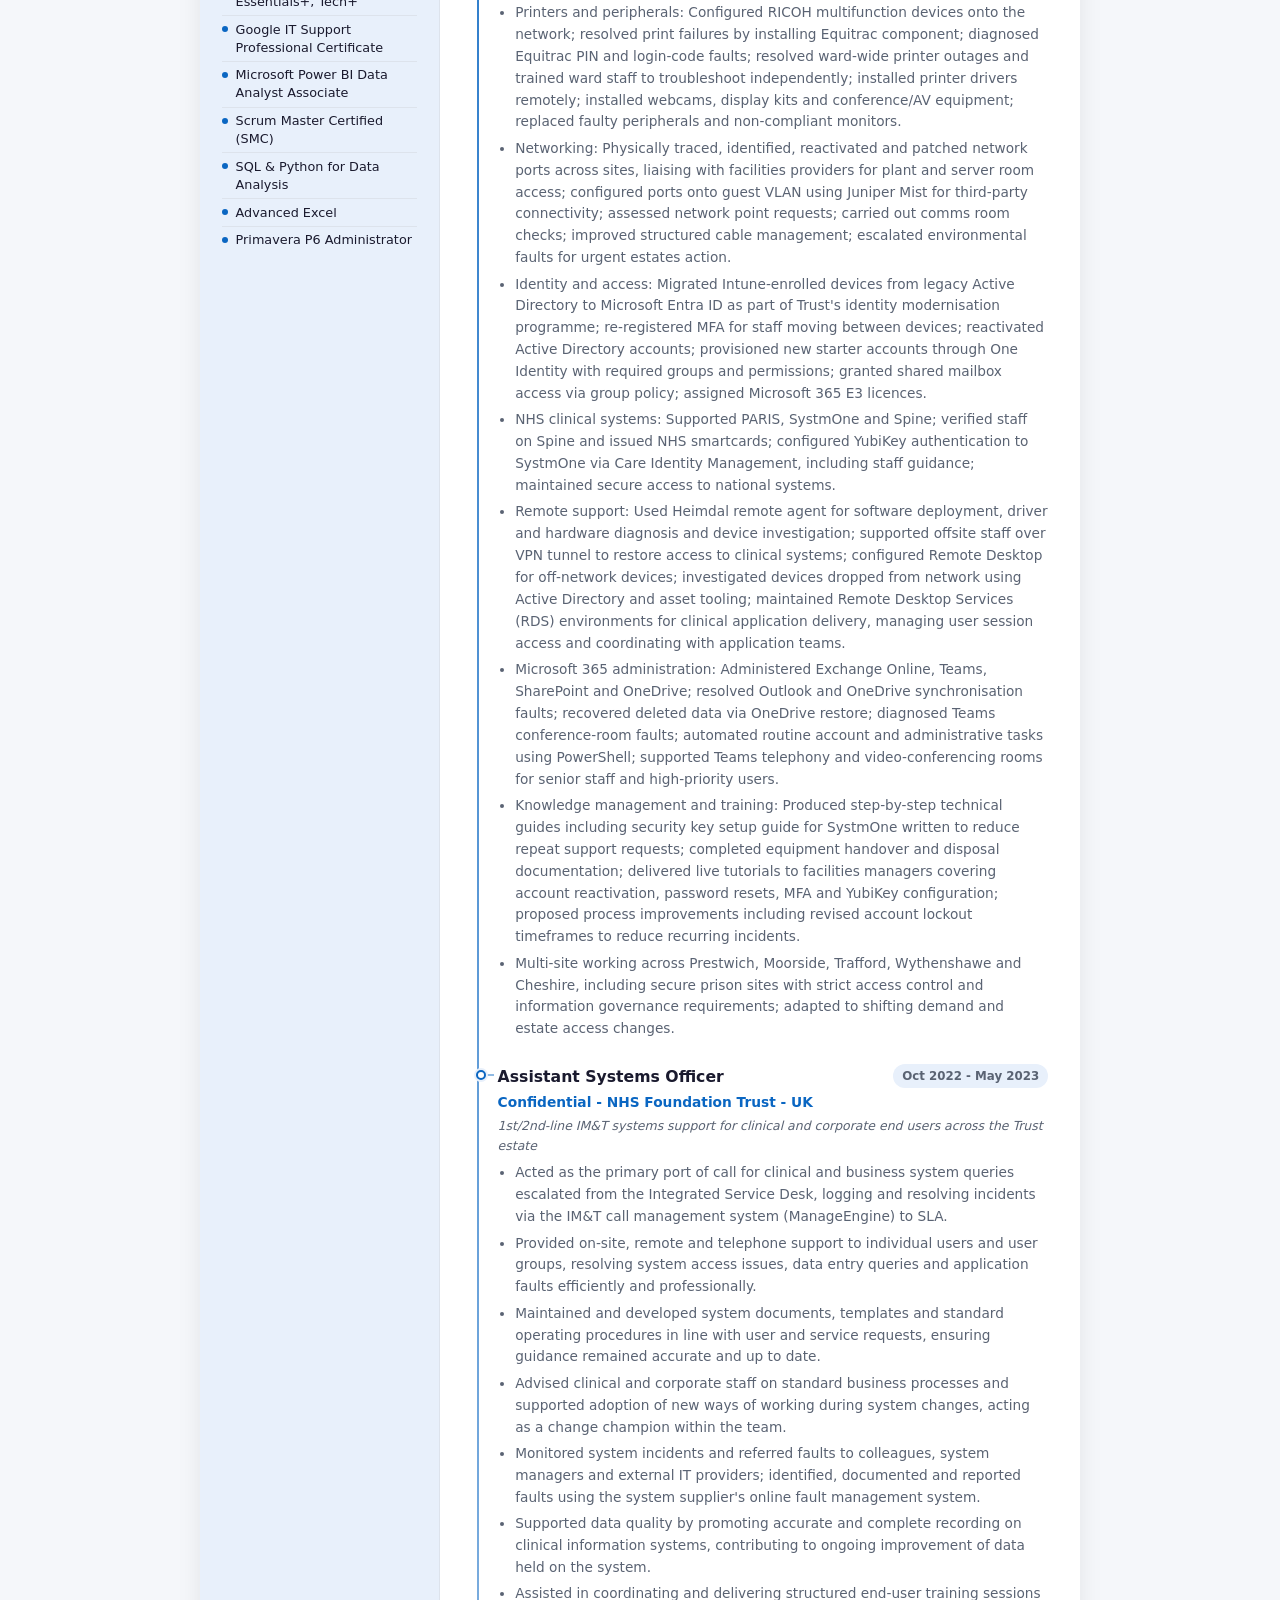
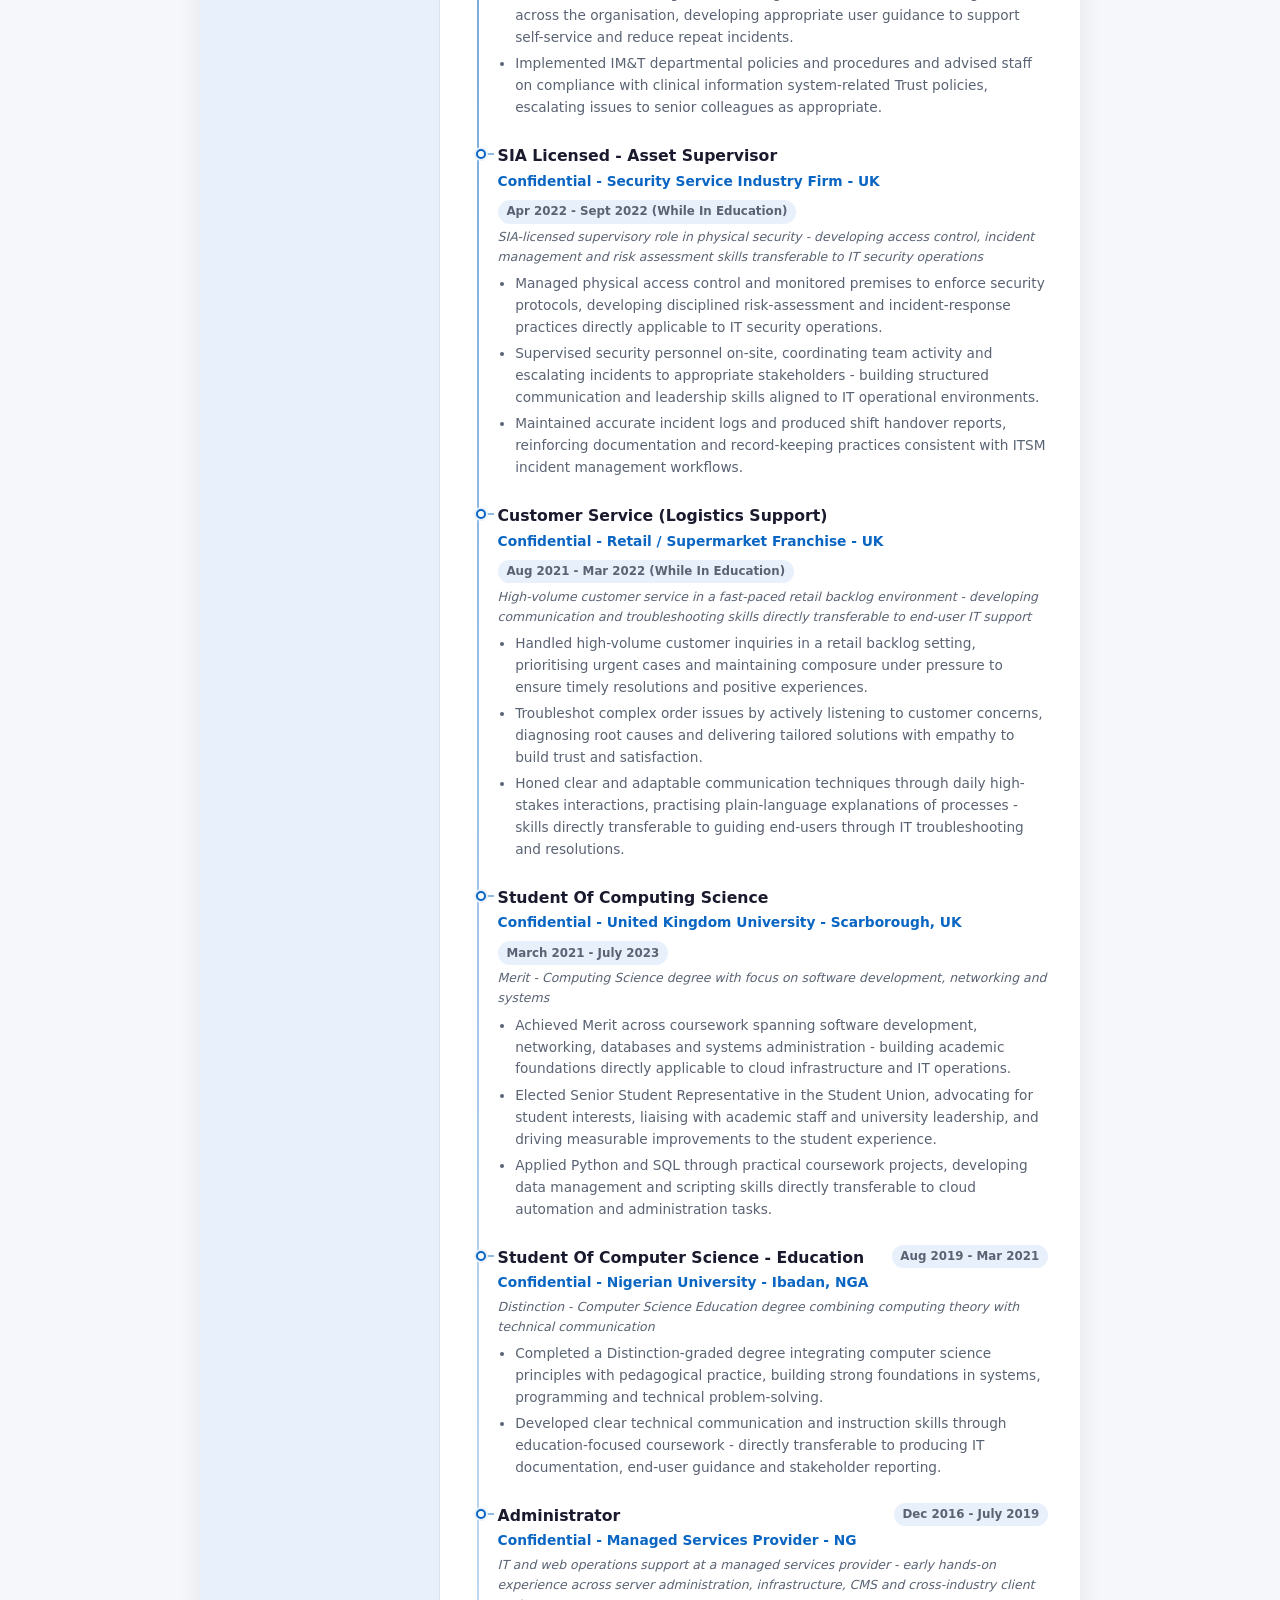
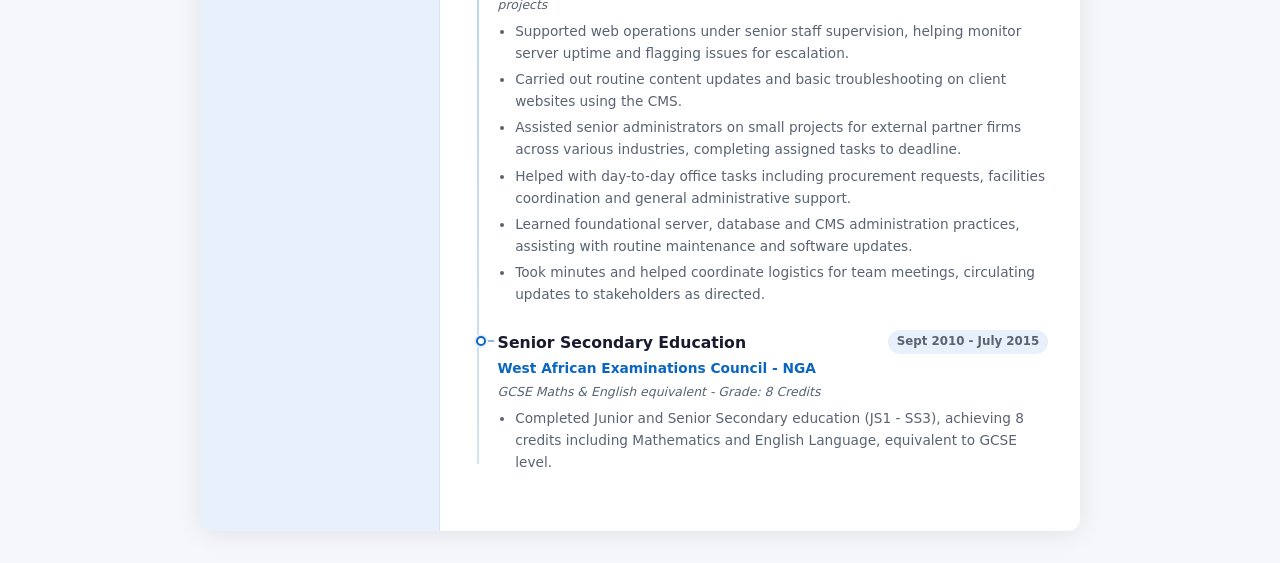
==== commit 695e3ae4: "Remove scroll-up content prompt Keep only the fixed top-right Scroll Up button.  Claude-Session: htt" ====
--- a/resume-cv/index.html
+++ b/resume-cv/index.html
@@ -364,11 +364,6 @@
 
       </div>
 
-      <button id="scrollUpPrompt" class="scroll-up-prompt" type="button">
-        <svg class="icon" viewBox="0 0 24 24"><path d="M12 4l-8 8h5v8h6v-8h5z"/></svg>
-        Scroll up to view
-      </button>
-
     </main>
   </div>
 </div>
--- a/resume-cv/styles.css
+++ b/resume-cv/styles.css
@@ -447,34 +447,3 @@
   .scroll-top-btn { display: none !important; }
 }
 
-/* ── Scroll-up content prompt ── */
-.scroll-up-prompt {
-  display: flex;
-  align-items: center;
-  justify-content: center;
-  gap: 0.5rem;
-  width: 100%;
-  margin-top: 1.6rem;
-  padding: 0.85rem;
-  background: none;
-  border: none;
-  border-top: 1px dashed var(--border);
-  color: var(--accent);
-  font-family: inherit;
-  font-size: 0.85rem;
-  font-weight: 700;
-  letter-spacing: 0.3px;
-  cursor: pointer;
-  animation: promptBounce 1.8s ease-in-out infinite;
-}
-
-.scroll-up-prompt .icon { width: 15px; height: 15px; fill: currentColor; }
-
-@keyframes promptBounce {
-  0%, 100% { transform: translateY(0); }
-  50%       { transform: translateY(-6px); }
-}
-
-@media print {
-  .scroll-up-prompt { display: none !important; }
-}
